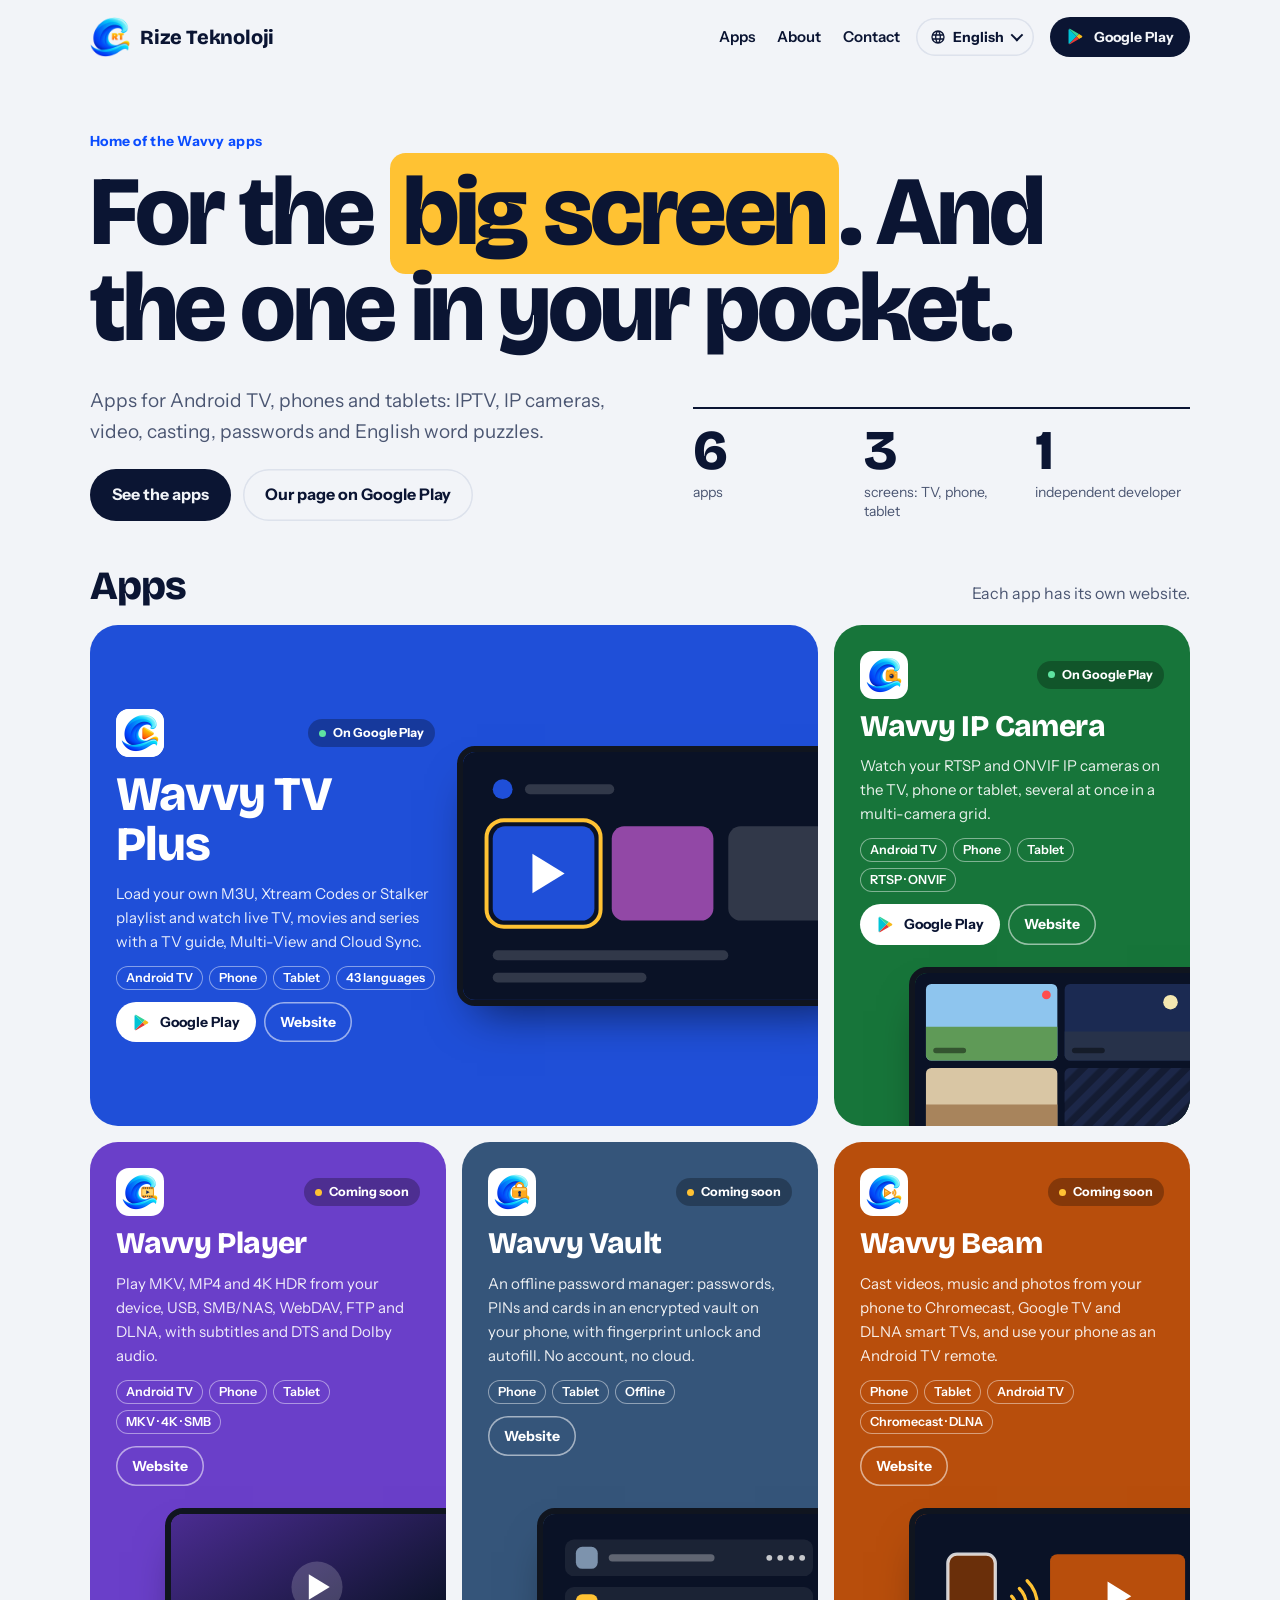
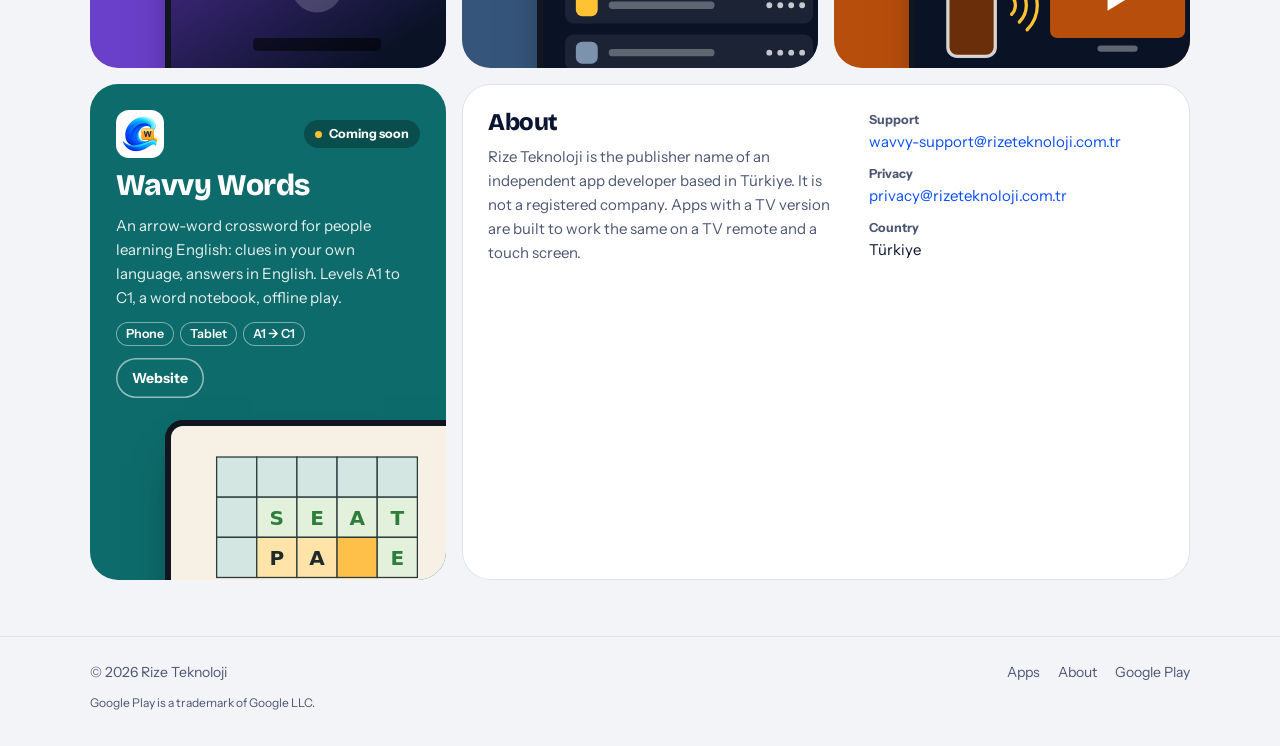
==== index.html @ f7160f99 "Ana sayfa: Vitrin tasarımı, 8 dil, Wavvy Words kartı - Yeni görünüm: büyük başlık, her uygulama kend" ====
<!doctype html>
<html lang="en">
<head>
<meta charset="utf-8">
<meta name="viewport" content="width=device-width, initial-scale=1">
<title>Rize Teknoloji: Wavvy apps for Android TV, phone and tablet</title>
<meta name="description" content="Rize Teknoloji publishes the Wavvy apps for Android TV, phone and tablet: Wavvy TV Plus, Wavvy IP Camera, Wavvy Player, Wavvy Vault, Wavvy Beam and Wavvy Words.">
<link rel="canonical" href="https://rizeteknoloji.com.tr/">
<link rel="alternate" hreflang="en" href="https://rizeteknoloji.com.tr/">
<link rel="alternate" hreflang="tr" href="https://rizeteknoloji.com.tr/tr/">
<link rel="alternate" hreflang="pt-BR" href="https://rizeteknoloji.com.tr/pt-br/">
<link rel="alternate" hreflang="de" href="https://rizeteknoloji.com.tr/de/">
<link rel="alternate" hreflang="es" href="https://rizeteknoloji.com.tr/es/">
<link rel="alternate" hreflang="fr" href="https://rizeteknoloji.com.tr/fr/">
<link rel="alternate" hreflang="nl" href="https://rizeteknoloji.com.tr/nl/">
<link rel="alternate" hreflang="hi" href="https://rizeteknoloji.com.tr/hi/">
<link rel="alternate" hreflang="x-default" href="https://rizeteknoloji.com.tr/">
<link rel="icon" href="/favicon.png" sizes="192x192" type="image/png">
<link rel="icon" href="/favicon.ico" sizes="48x48">
<link rel="apple-touch-icon" href="/apple-touch-icon.png">
<meta name="theme-color" content="#0b1533">
<meta property="og:site_name" content="Rize Teknoloji">
<meta property="og:title" content="Rize Teknoloji">
<meta property="og:description" content="The Wavvy apps for Android TV, phone and tablet.">
<meta property="og:url" content="https://rizeteknoloji.com.tr/">
<meta property="og:type" content="website">
<meta property="og:locale" content="en_US">
<meta property="og:image" content="https://tvplus.rizeteknoloji.com.tr/img/og.jpg">
<link rel="preconnect" href="https://fonts.googleapis.com">
<link rel="preconnect" href="https://fonts.gstatic.com" crossorigin>
<link href="https://fonts.googleapis.com/css2?family=Bricolage+Grotesque:opsz,wght@12..96,500..800&family=Instrument+Sans:wght@400..700&display=swap" rel="stylesheet">
<style>
/* Vitrin: büyük başlık, her uygulama kendi renginde bir kutu. Renkli kutuların üstüne hep beyaz yazı gelir. */
:root{
  --bg:#f2f4f8; --card:#fff; --line:#dde2ec; --ink:#0b1533; --muted:#4b5672; --accent:#0b4dff;
  --tv:#1f4fd8; --cam:#17753a; --player:#6a3fc9; --vault:#35557a; --beam:#b84e0c; --words:#0e6b6b;
  --gold:#ffc233; --navy:#0b1533; --bezel:#10151f;
  --display:"Bricolage Grotesque","Arial Narrow",system-ui,-apple-system,"Segoe UI",Roboto,Arial,sans-serif;
  --body:"Instrument Sans",system-ui,-apple-system,"Segoe UI",Roboto,Arial,sans-serif;
}
@media (prefers-color-scheme:dark){:root{
  --bg:#070c1c; --card:#111a35; --line:#242e54; --ink:#eef2ff; --muted:#a3adc9; --accent:#7b9cff;
}}
*{box-sizing:border-box}
html{-webkit-text-size-adjust:100%;scroll-behavior:smooth}
body{margin:0;background:var(--bg);color:var(--ink);font:16px/1.6 var(--body);overflow-x:hidden}
a{color:inherit;text-decoration:none}
h1,h2,h3,p,ul,dl,dd{margin:0;padding:0}
ul{list-style:none}
img,svg{display:block}
.w{max-width:1148px;margin:0 auto;padding:0 24px}
section{scroll-margin-top:16px}
:focus-visible{outline:3px solid var(--accent);outline-offset:3px;border-radius:6px}

/* üst çubuk */
.hd .w{display:flex;align-items:center;gap:16px;height:74px}
.brand{display:flex;align-items:center;gap:10px;font:800 20px/1 var(--display);letter-spacing:-.01em;white-space:nowrap}
.brand img{width:40px;height:40px;border-radius:12px}
.nav{display:flex;gap:22px;margin-left:auto;font-weight:600;font-size:15px}
.nav a{white-space:nowrap}
.nav a:hover{color:var(--accent)}
.btn{display:inline-flex;align-items:center;gap:9px;font-weight:700;border-radius:999px;padding:13px 22px;white-space:nowrap}
.btn.solid{background:var(--ink);color:var(--bg)}
.btn.ghost{box-shadow:inset 0 0 0 1.5px var(--line)}
.btn.ghost:hover{box-shadow:inset 0 0 0 1.5px var(--ink)}
.btn svg{flex:none;width:19px;height:19px}
.hd .btn{padding:9px 16px;font-size:14px}

/* dil menüsü */
.lang{position:relative}
.lang summary{list-style:none;cursor:pointer;display:flex;align-items:center;gap:7px;font-size:14px;font-weight:700;border-radius:999px;padding:8px 14px;box-shadow:inset 0 0 0 1.5px var(--line);white-space:nowrap}
.lang summary::-webkit-details-marker{display:none}
.lang summary svg{width:16px;height:16px;fill:currentColor}
.lang summary::after{content:"";width:7px;height:7px;border:solid currentColor;border-width:0 2px 2px 0;transform:rotate(45deg) translateY(-2px)}
.lang .short{display:none}
.lang[open] summary{box-shadow:inset 0 0 0 1.5px var(--ink)}
.lang ul{position:absolute;right:0;top:calc(100% + 8px);z-index:10;min-width:190px;padding:6px;border-radius:16px;background:var(--card);box-shadow:0 0 0 1px var(--line),0 18px 40px -12px rgba(11,21,51,.35)}
.lang li a{display:block;padding:8px 12px;border-radius:10px;font-size:15px;font-weight:600}
.lang li a:hover{background:var(--bg)}
.lang li a[aria-current]{color:var(--accent)}

/* açılış */
.hero{padding:56px 0 44px}
.eyebrow{font-weight:700;font-size:14px;color:var(--accent);letter-spacing:.02em}
h1{font:800 clamp(40px,8.6vw,98px)/.98 var(--display);letter-spacing:-.035em;margin:12px 0 30px;text-wrap:balance}
mark{color:var(--navy);background:var(--gold);padding:0 .14em .04em;border-radius:.16em;-webkit-box-decoration-break:clone;box-decoration-break:clone}
.herorow{display:grid;grid-template-columns:1.1fr 1fr;gap:28px 56px;align-items:end}
.herorow>*{min-width:0}
.lead{font-size:19px;color:var(--muted);max-width:52ch;margin-bottom:22px}
.btns{display:flex;flex-wrap:wrap;gap:12px;align-items:center}
.facts{display:grid;grid-template-columns:repeat(3,1fr);gap:16px;border-top:2px solid var(--ink);padding-top:14px}
.facts li{font-size:14px;color:var(--muted);line-height:1.35}
.facts b{display:block;font:800 clamp(34px,5vw,56px)/1 var(--display);color:var(--ink);letter-spacing:-.03em;margin-bottom:4px}

/* uygulamalar */
.sect{display:flex;flex-wrap:wrap;gap:8px 20px;align-items:baseline;justify-content:space-between;margin-bottom:18px}
h2{font:800 clamp(26px,3.4vw,40px)/1.05 var(--display);letter-spacing:-.025em}
.sect p{color:var(--muted)}
.bento{display:grid;grid-template-columns:repeat(6,1fr);gap:16px;padding-bottom:56px}
.tile{grid-column:span 2;border-radius:28px;background:var(--c);color:#fff;padding:26px;display:flex;flex-direction:column;gap:22px;overflow:hidden;min-width:0}
.tile .txt{display:flex;flex-direction:column;gap:12px;min-width:0}
.tile .top{display:flex;align-items:center;gap:12px;justify-content:space-between}
.tile .top img{width:48px;height:48px;border-radius:13px;background:#fff}
.st{display:inline-flex;align-items:center;gap:7px;font-size:12.5px;font-weight:700;white-space:nowrap;border-radius:999px;padding:4px 11px;background:rgba(0,0,0,.28);color:#fff}
.st::before{content:"";width:7px;height:7px;border-radius:50%;background:var(--gold)}
.st.live::before{background:#5fe3a1}
.tile h3{font:800 30px/1.05 var(--display);letter-spacing:-.02em}
.tile p{font-size:15px;color:rgba(255,255,255,.9)}
.tags{display:flex;flex-wrap:wrap;gap:6px}
.tags li{font-size:12.5px;font-weight:600;border-radius:999px;padding:2px 10px;box-shadow:inset 0 0 0 1px rgba(255,255,255,.45)}
.acts{display:flex;flex-wrap:wrap;gap:8px;align-items:center}
.tile .btn{font-size:14px;padding:9px 16px}
.tile .btn.solid{background:#fff;color:var(--navy)}
.tile .btn.ghost{box-shadow:inset 0 0 0 1.5px rgba(255,255,255,.55)}
.tile .btn.ghost:hover{box-shadow:inset 0 0 0 1.5px #fff}
.tile :focus-visible{outline-color:#fff}
.art{margin:auto -16% -20% 16%}
.art svg{width:100%;height:auto;border:6px solid var(--bezel);border-radius:18px;box-shadow:0 24px 44px -20px rgba(0,0,0,.6)}
.tile.wide{grid-column:span 4;display:grid;grid-template-columns:1fr 1.05fr;align-items:center}
.tile.wide .art{margin:0 -22% 0 0}
.tile.wide h3{font-size:clamp(30px,4.4vw,48px)}
.tile.about{grid-column:span 4;background:var(--card);color:var(--ink);box-shadow:inset 0 0 0 1px var(--line);display:grid;grid-template-columns:1.2fr 1fr;gap:28px;align-items:start}
.tile.about>*{min-width:0}
.tile.about h3{font-size:24px;margin-bottom:10px}
.tile.about p{color:var(--muted)}
.tile.about dl{display:grid;gap:10px;font-size:15px}
.tile.about dt{font-size:12.5px;font-weight:700;color:var(--muted)}
.tile.about dd{overflow-wrap:anywhere}
.tile.about a{color:var(--accent)}
.tile.about :focus-visible{outline-color:var(--accent)}

/* alt bilgi */
footer{border-top:1px solid var(--line);padding:24px 0 34px;color:var(--muted);font-size:14px}
footer .w{display:flex;flex-wrap:wrap;gap:10px 24px;justify-content:space-between}
footer nav{display:flex;flex-wrap:wrap;gap:6px 18px}
footer a:hover{color:var(--ink)}
footer small{display:block;flex-basis:100%;font-size:12px}

/* Devanagari gibi yüksek harfli yazılar sıkışmasın */
html[lang="hi"] h1{line-height:1.22;letter-spacing:0}
html[lang="hi"] h2,html[lang="hi"] .tile.about h3{letter-spacing:0;line-height:1.3}

@media (max-width:900px){
  .nav{display:none}
  .lang{margin-left:auto}
  .herorow{grid-template-columns:1fr}
  .bento{grid-template-columns:1fr 1fr}
  .tile{grid-column:span 1}
  .tile.wide,.tile.about{grid-column:span 2}
}
@media (max-width:600px){
  .w{padding:0 16px}
  .hd .w{height:64px;gap:10px}
  .hd .btn{display:none}
  .lang .full{display:none}
  .lang .short{display:inline}
  .lang summary{padding:8px 12px}
  .brand{font-size:18px}
  .hero{padding:36px 0 36px}
  .lead{font-size:17px}
  .facts{gap:10px}
  .bento{grid-template-columns:1fr}
  .tile.wide,.tile.about{grid-column:span 1;grid-template-columns:1fr}
  .tile.wide .art{margin:0 -16% -20% 16%}
}
@media (prefers-reduced-motion:reduce){html{scroll-behavior:auto}}
</style>
<script type="application/ld+json">
{"@context":"https://schema.org","@graph":[
 {"@type":"WebSite","name":"Rize Teknoloji","alternateName":"rizeteknoloji.com.tr","url":"https://rizeteknoloji.com.tr/","inLanguage":["en", "tr", "pt-BR", "de", "es", "fr", "nl", "hi"]},
 {"@type":"Organization","name":"Rize Teknoloji","url":"https://rizeteknoloji.com.tr/","logo":"https://rizeteknoloji.com.tr/favicon.png"}
]}
</script>
<script>(function(){var m={"tr":"/tr/","pt-br":"/pt-br/","pt":"/pt-br/","de":"/de/","es":"/es/","fr":"/fr/","nl":"/nl/","hi":"/hi/"},s=null;try{s=localStorage.getItem("lang")}catch(e){}var l=(s||navigator.language||"").toLowerCase(),p=m[l]||m[l.split("-")[0]];if(p)location.replace(p)})();</script>
</head>
<body>
<svg width="0" height="0" style="position:absolute" aria-hidden="true">
  <symbol id="gp" viewBox="0 0 24 24"><path fill="#00c4d6" d="M4 2.5 13.3 12 4 21.5a1.6 1.6 0 0 1-.8-1.4V3.9c0-.6.3-1.1.8-1.4z"/><path fill="#34d399" d="M16.4 8.9 13.3 12 4 2.5c.4-.3 1-.3 1.5 0l10.9 6.4z"/><path fill="#f6b91a" d="M20 11a1.2 1.2 0 0 1 0 2l-3.6 2.1-3.1-3.1 3.1-3.1L20 11z"/><path fill="#e53935" d="M16.4 15.1 5.5 21.5c-.5.3-1.1.3-1.5 0l9.3-9.5 3.1 3.1z"/></symbol>
</svg>

<header class="hd">
 <div class="w">
  <a class="brand" href="/"><img src="/favicon.png" alt="" width="40" height="40">Rize Teknoloji</a>
  <nav class="nav" aria-label="Sections">
   <a href="#apps">Apps</a>
   <a href="#about">About</a>
   <a href="#contact">Contact</a>
  </nav>
  <details class="lang">
   <summary aria-label="Language"><svg viewBox="0 0 24 24" aria-hidden="true"><path d="M12 2a10 10 0 1 0 0 20 10 10 0 0 0 0-20zm6.9 6h-3a15.7 15.7 0 0 0-1.4-3.6A8 8 0 0 1 18.9 8zM12 4a14 14 0 0 1 1.9 4h-3.8A14 14 0 0 1 12 4zM4.3 14a8.2 8.2 0 0 1 0-4h3.4a16.5 16.5 0 0 0 0 4H4.3zm.8 2h3a15.7 15.7 0 0 0 1.4 3.6A8 8 0 0 1 5.1 16zm3-8h-3a8 8 0 0 1 4.4-3.6A15.7 15.7 0 0 0 8.1 8zM12 20a14 14 0 0 1-1.9-4h3.8A14 14 0 0 1 12 20zm2.3-6H9.7a14.7 14.7 0 0 1 0-4h4.6a14.7 14.7 0 0 1 0 4zm.2 5.6a15.7 15.7 0 0 0 1.4-3.6h3a8 8 0 0 1-4.4 3.6zM16.3 14a16.5 16.5 0 0 0 0-4h3.4a8.2 8.2 0 0 1 0 4h-3.4z"/></svg><span class="full">English</span><span class="short">EN</span></summary>
   <ul>
    <li><a href="/" hreflang="en" lang="en" aria-current="page">English</a></li>
    <li><a href="/tr/" hreflang="tr" lang="tr">Türkçe</a></li>
    <li><a href="/pt-br/" hreflang="pt-BR" lang="pt-BR">Português (Brasil)</a></li>
    <li><a href="/de/" hreflang="de" lang="de">Deutsch</a></li>
    <li><a href="/es/" hreflang="es" lang="es">Español</a></li>
    <li><a href="/fr/" hreflang="fr" lang="fr">Français</a></li>
    <li><a href="/nl/" hreflang="nl" lang="nl">Nederlands</a></li>
    <li><a href="/hi/" hreflang="hi" lang="hi">हिन्दी</a></li>
   </ul>
  </details>
  <a class="btn solid" href="https://play.google.com/store/apps/developer?id=Rize+Teknoloji&amp;hl=en"><svg aria-hidden="true"><use href="#gp"/></svg>Google Play</a>
 </div>
</header>

<main>
 <section class="hero">
  <div class="w">
   <p class="eyebrow">Home of the Wavvy apps</p>
   <h1>For the <mark>big screen</mark>. And the one in your pocket.</h1>
   <div class="herorow">
    <div>
     <p class="lead">Apps for Android TV, phones and tablets: IPTV, IP cameras, video, casting, passwords and English word puzzles.</p>
     <div class="btns"><a class="btn solid" href="#apps">See the apps</a><a class="btn ghost" href="https://play.google.com/store/apps/developer?id=Rize+Teknoloji&amp;hl=en">Our page on Google Play</a></div>
    </div>
    <ul class="facts"><li><b>6</b>apps</li><li><b>3</b>screens: TV, phone, tablet</li><li><b>1</b>independent developer</li></ul>
   </div>
  </div>
 </section>

 <section id="apps">
  <div class="w">
   <div class="sect"><h2>Apps</h2><p>Each app has its own website.</p></div>
   <div class="bento">
    <article class="tile wide" style="--c:var(--tv)">
     <div class="txt">
      <div class="top"><img src="/img/wavvy-tv-plus.png" alt="" width="48" height="48" loading="lazy"><span class="st live">On Google Play</span></div>
      <h3>Wavvy TV Plus</h3>
      <p>Load your own M3U, Xtream Codes or Stalker playlist and watch live TV, movies and series with a TV guide, Multi-View and Cloud Sync.</p>
      <ul class="tags"><li>Android TV</li><li>Phone</li><li>Tablet</li><li>43 languages</li></ul>
      <div class="acts"><a class="btn solid" href="https://play.google.com/store/apps/details?id=com.wavvy.tvplus&amp;hl=en"><svg aria-hidden="true"><use href="#gp"/></svg>Google Play</a><a class="btn ghost" href="https://tvplus.rizeteknoloji.com.tr/">Website</a></div>
     </div>
     <div class="art"><svg viewBox="0 0 160 100" aria-hidden="true"><rect width="160" height="100" fill="#0a1226"/><circle cx="16" cy="15" r="4" fill="#1f4fd8"/><rect x="25" y="13" width="36" height="4" rx="2" fill="#fff" opacity=".16"/><rect x="12" y="30" width="41" height="38" rx="5" fill="#1f4fd8"/><rect x="9.5" y="27.5" width="46" height="43" rx="7" fill="none" stroke="#ffc233" stroke-width="1.6"/><path d="M28 41v16l13-8z" fill="#fff"/><rect x="60" y="30" width="41" height="38" rx="5" fill="#9248a6"/><rect x="107" y="30" width="41" height="38" rx="5" fill="#fff" opacity=".16"/><rect x="12" y="80" width="95" height="4" rx="2" fill="#fff" opacity=".16"/><rect x="12" y="89" width="62" height="4" rx="2" fill="#fff" opacity=".16"/></svg></div>
    </article>
    <article class="tile" style="--c:var(--cam)">
     <div class="txt">
      <div class="top"><img src="/img/wavvy-cam.png" alt="" width="48" height="48" loading="lazy"><span class="st live">On Google Play</span></div>
      <h3>Wavvy IP Camera</h3>
      <p>Watch your RTSP and ONVIF IP cameras on the TV, phone or tablet, several at once in a multi-camera grid.</p>
      <ul class="tags"><li>Android TV</li><li>Phone</li><li>Tablet</li><li>RTSP · ONVIF</li></ul>
      <div class="acts"><a class="btn solid" href="https://play.google.com/store/apps/details?id=com.wavvy.cam&amp;hl=en"><svg aria-hidden="true"><use href="#gp"/></svg>Google Play</a><a class="btn ghost" href="https://cam.rizeteknoloji.com.tr/">Website</a></div>
     </div>
     <div class="art"><svg viewBox="0 0 160 100" aria-hidden="true"><defs><pattern id="ns" width="8" height="8" patternUnits="userSpaceOnUse" patternTransform="rotate(45)"><rect width="4" height="8" fill="#1c2748"/></pattern></defs><rect width="160" height="100" fill="#0a1226"/><rect x="6" y="6" width="72" height="42" rx="3" fill="#8ec5ee"/><path d="M6 29.5h72V45a3 3 0 0 1-3 3H9a3 3 0 0 1-3-3z" fill="#5f9a57"/><circle cx="72" cy="12" r="2.4" fill="#ff4d4d"/><rect x="82" y="6" width="72" height="42" rx="3" fill="#1b2a52"/><path d="M82 32h72v13a3 3 0 0 1-3 3H85a3 3 0 0 1-3-3z" fill="#27324a"/><circle cx="140" cy="16" r="4" fill="#f4e7b0"/><rect x="6" y="52" width="72" height="42" rx="3" fill="#d9c6a4"/><path d="M6 72h72v19a3 3 0 0 1-3 3H9a3 3 0 0 1-3-3z" fill="#a8845c"/><rect x="82" y="52" width="72" height="42" rx="3" fill="#141c33"/><rect x="82" y="52" width="72" height="42" rx="3" fill="url(#ns)"/><g fill="#000" opacity=".45"><rect x="10" y="41" width="18" height="3" rx="1.5"/><rect x="86" y="41" width="18" height="3" rx="1.5"/><rect x="10" y="87" width="18" height="3" rx="1.5"/><rect x="86" y="87" width="18" height="3" rx="1.5"/></g></svg></div>
    </article>
    <article class="tile" style="--c:var(--player)">
     <div class="txt">
      <div class="top"><img src="/img/wavvy-player.png" alt="" width="48" height="48" loading="lazy"><span class="st">Coming soon</span></div>
      <h3>Wavvy Player</h3>
      <p>Play MKV, MP4 and 4K HDR from your device, USB, SMB/NAS, WebDAV, FTP and DLNA, with subtitles and DTS and Dolby audio.</p>
      <ul class="tags"><li>Android TV</li><li>Phone</li><li>Tablet</li><li>MKV · 4K · SMB</li></ul>
      <div class="acts"><a class="btn ghost" href="https://player.rizeteknoloji.com.tr/">Website</a></div>
     </div>
     <div class="art"><svg viewBox="0 0 160 100" aria-hidden="true"><defs><linearGradient id="pl" x1="0" y1="0" x2="1" y2="1"><stop offset="0" stop-color="#4b2c92"/><stop offset=".75" stop-color="#0a1226"/></linearGradient></defs><rect width="160" height="100" fill="url(#pl)"/><circle cx="80" cy="40" r="14" fill="#fff" opacity=".18"/><path d="M75.5 33v14l11.5-7z" fill="#fff"/><rect x="45" y="68" width="70" height="7" rx="2.2" fill="#000" opacity=".55"/><rect x="13" y="86" width="134" height="3" rx="1.5" fill="#fff" opacity=".22"/><rect x="13" y="86" width="56" height="3" rx="1.5" fill="#ffc233"/></svg></div>
    </article>
    <article class="tile" style="--c:var(--vault)">
     <div class="txt">
      <div class="top"><img src="/img/wavvy-vault.png" alt="" width="48" height="48" loading="lazy"><span class="st">Coming soon</span></div>
      <h3>Wavvy Vault</h3>
      <p>An offline password manager: passwords, PINs and cards in an encrypted vault on your phone, with fingerprint unlock and autofill. No account, no cloud.</p>
      <ul class="tags"><li>Phone</li><li>Tablet</li><li>Offline</li></ul>
      <div class="acts"><a class="btn ghost" href="https://vault.rizeteknoloji.com.tr/">Website</a></div>
     </div>
     <div class="art"><svg viewBox="0 0 160 100" aria-hidden="true"><rect width="160" height="100" fill="#0a1226"/><rect x="12" y="14" width="136" height="20" rx="5" fill="#fff" opacity=".07"/><rect x="18" y="18" width="12" height="12" rx="3.5" fill="#7d93ad"/><rect x="36" y="22" width="58" height="4" rx="2" fill="#fff" opacity=".3"/><g fill="#fff" opacity=".75"><circle cx="124" cy="24" r="1.6"/><circle cx="130" cy="24" r="1.6"/><circle cx="136" cy="24" r="1.6"/><circle cx="142" cy="24" r="1.6"/></g><rect x="12" y="40" width="136" height="20" rx="5" fill="#fff" opacity=".07"/><rect x="18" y="44" width="12" height="12" rx="3.5" fill="#ffc233"/><rect x="36" y="48" width="58" height="4" rx="2" fill="#fff" opacity=".3"/><g fill="#fff" opacity=".75"><circle cx="124" cy="50" r="1.6"/><circle cx="130" cy="50" r="1.6"/><circle cx="136" cy="50" r="1.6"/><circle cx="142" cy="50" r="1.6"/></g><rect x="12" y="66" width="136" height="20" rx="5" fill="#fff" opacity=".07"/><rect x="18" y="70" width="12" height="12" rx="3.5" fill="#7d93ad"/><rect x="36" y="74" width="58" height="4" rx="2" fill="#fff" opacity=".3"/><g fill="#fff" opacity=".75"><circle cx="124" cy="76" r="1.6"/><circle cx="130" cy="76" r="1.6"/><circle cx="136" cy="76" r="1.6"/><circle cx="142" cy="76" r="1.6"/></g></svg></div>
    </article>
    <article class="tile" style="--c:var(--beam)">
     <div class="txt">
      <div class="top"><img src="/img/wavvy-beam.png" alt="" width="48" height="48" loading="lazy"><span class="st">Coming soon</span></div>
      <h3>Wavvy Beam</h3>
      <p>Cast videos, music and photos from your phone to Chromecast, Google TV and DLNA smart TVs, and use your phone as an Android TV remote.</p>
      <ul class="tags"><li>Phone</li><li>Tablet</li><li>Android TV</li><li>Chromecast · DLNA</li></ul>
      <div class="acts"><a class="btn ghost" href="https://beam.rizeteknoloji.com.tr/">Website</a></div>
     </div>
     <div class="art"><svg viewBox="0 0 160 100" aria-hidden="true"><rect width="160" height="100" fill="#0a1226"/><rect x="18" y="22" width="26" height="56" rx="5" fill="#6a2f0a" stroke="#fff" stroke-opacity=".8" stroke-width="1.8"/><g fill="none" stroke="#ffc233" stroke-width="1.8" stroke-linecap="round"><path d="M52.95 45.05a7 7 0 0 1 0 9.9"/><path d="M57.19 40.81a13 13 0 0 1 0 18.38"/><path d="M61.44 36.56a19 19 0 0 1 0 26.88"/></g><rect x="74" y="22" width="74" height="46" rx="4" fill="#b84e0c"/><rect x="100" y="72" width="22" height="3.5" rx="1.75" fill="#fff" opacity=".35"/><path d="M105.5 37v16l13-8z" fill="#fff"/></svg></div>
    </article>
    <article class="tile" style="--c:var(--words)">
     <div class="txt">
      <div class="top"><img src="/img/wavvy-words.png" alt="" width="48" height="48" loading="lazy"><span class="st">Coming soon</span></div>
      <h3>Wavvy Words</h3>
      <p>An arrow-word crossword for people learning English: clues in your own language, answers in English. Levels A1 to C1, a word notebook, offline play.</p>
      <ul class="tags"><li>Phone</li><li>Tablet</li><li>A1 → C1</li></ul>
      <div class="acts"><a class="btn ghost" href="https://words.rizeteknoloji.com.tr/">Website</a></div>
     </div>
     <div class="art"><svg viewBox="0 0 160 100" aria-hidden="true"><rect width="160" height="100" fill="#f6f1e4"/><g stroke="#2a3b3a" stroke-width=".7" font-family="system-ui,-apple-system,Segoe UI,Roboto,Arial,sans-serif" font-weight="700" font-size="11" text-anchor="middle"><rect x="25" y="17" width="22" height="22" fill="#d3e6e1"/><rect x="47" y="17" width="22" height="22" fill="#d3e6e1"/><rect x="69" y="17" width="22" height="22" fill="#d3e6e1"/><rect x="91" y="17" width="22" height="22" fill="#d3e6e1"/><rect x="113" y="17" width="22" height="22" fill="#d3e6e1"/><rect x="25" y="39" width="22" height="22" fill="#d3e6e1"/><rect x="47" y="39" width="22" height="22" fill="#e2f0dc"/><text x="58" y="54" stroke="none" fill="#2f7d3b">S</text><rect x="69" y="39" width="22" height="22" fill="#e2f0dc"/><text x="80" y="54" stroke="none" fill="#2f7d3b">E</text><rect x="91" y="39" width="22" height="22" fill="#e2f0dc"/><text x="102" y="54" stroke="none" fill="#2f7d3b">A</text><rect x="113" y="39" width="22" height="22" fill="#e2f0dc"/><text x="124" y="54" stroke="none" fill="#2f7d3b">T</text><rect x="25" y="61" width="22" height="22" fill="#d3e6e1"/><rect x="47" y="61" width="22" height="22" fill="#ffe3a8"/><text x="58" y="76" stroke="none" fill="#1f2a2a">P</text><rect x="69" y="61" width="22" height="22" fill="#ffe3a8"/><text x="80" y="76" stroke="none" fill="#1f2a2a">A</text><rect x="91" y="61" width="22" height="22" fill="#ffc04a"/><rect x="113" y="61" width="22" height="22" fill="#e2f0dc"/><text x="124" y="76" stroke="none" fill="#2f7d3b">E</text></g></svg></div>
    </article>
    <div class="tile about" id="about">
     <div><h3>About</h3><p>Rize Teknoloji is the publisher name of an independent app developer based in Türkiye. It is not a registered company. Apps with a TV version are built to work the same on a TV remote and a touch screen.</p></div>
     <dl id="contact">
      <div><dt>Support</dt><dd><a href="mailto:wavvy-support@rizeteknoloji.com.tr">wavvy-support@rizeteknoloji.com.tr</a></dd></div>
      <div><dt>Privacy</dt><dd><a href="mailto:privacy@rizeteknoloji.com.tr">privacy@rizeteknoloji.com.tr</a></dd></div>
      <div><dt>Country</dt><dd>Türkiye</dd></div>
     </dl>
    </div>
   </div>
  </div>
 </section>
</main>

<footer>
 <div class="w">
  <span>© <span id="y">2026</span> Rize Teknoloji</span>
  <nav aria-label="Sections"><a href="#apps">Apps</a><a href="#about">About</a><a href="https://play.google.com/store/apps/developer?id=Rize+Teknoloji&amp;hl=en">Google Play</a></nav>
  <small>Google Play is a trademark of Google LLC.</small>
 </div>
</footer>

<script>
(function(){
  var d=document.querySelector('.lang');
  document.addEventListener('click',function(e){ if(d.open&&!d.contains(e.target)) d.open=false; });
  document.addEventListener('keydown',function(e){ if(e.key==='Escape') d.open=false; });
  d.querySelectorAll('a').forEach(function(a){
    a.addEventListener('click',function(){ try{ localStorage.setItem('lang',a.getAttribute('hreflang')); }catch(e){} });
  });
  document.getElementById('y').textContent=new Date().getFullYear();
})();
</script>
</body>
</html>
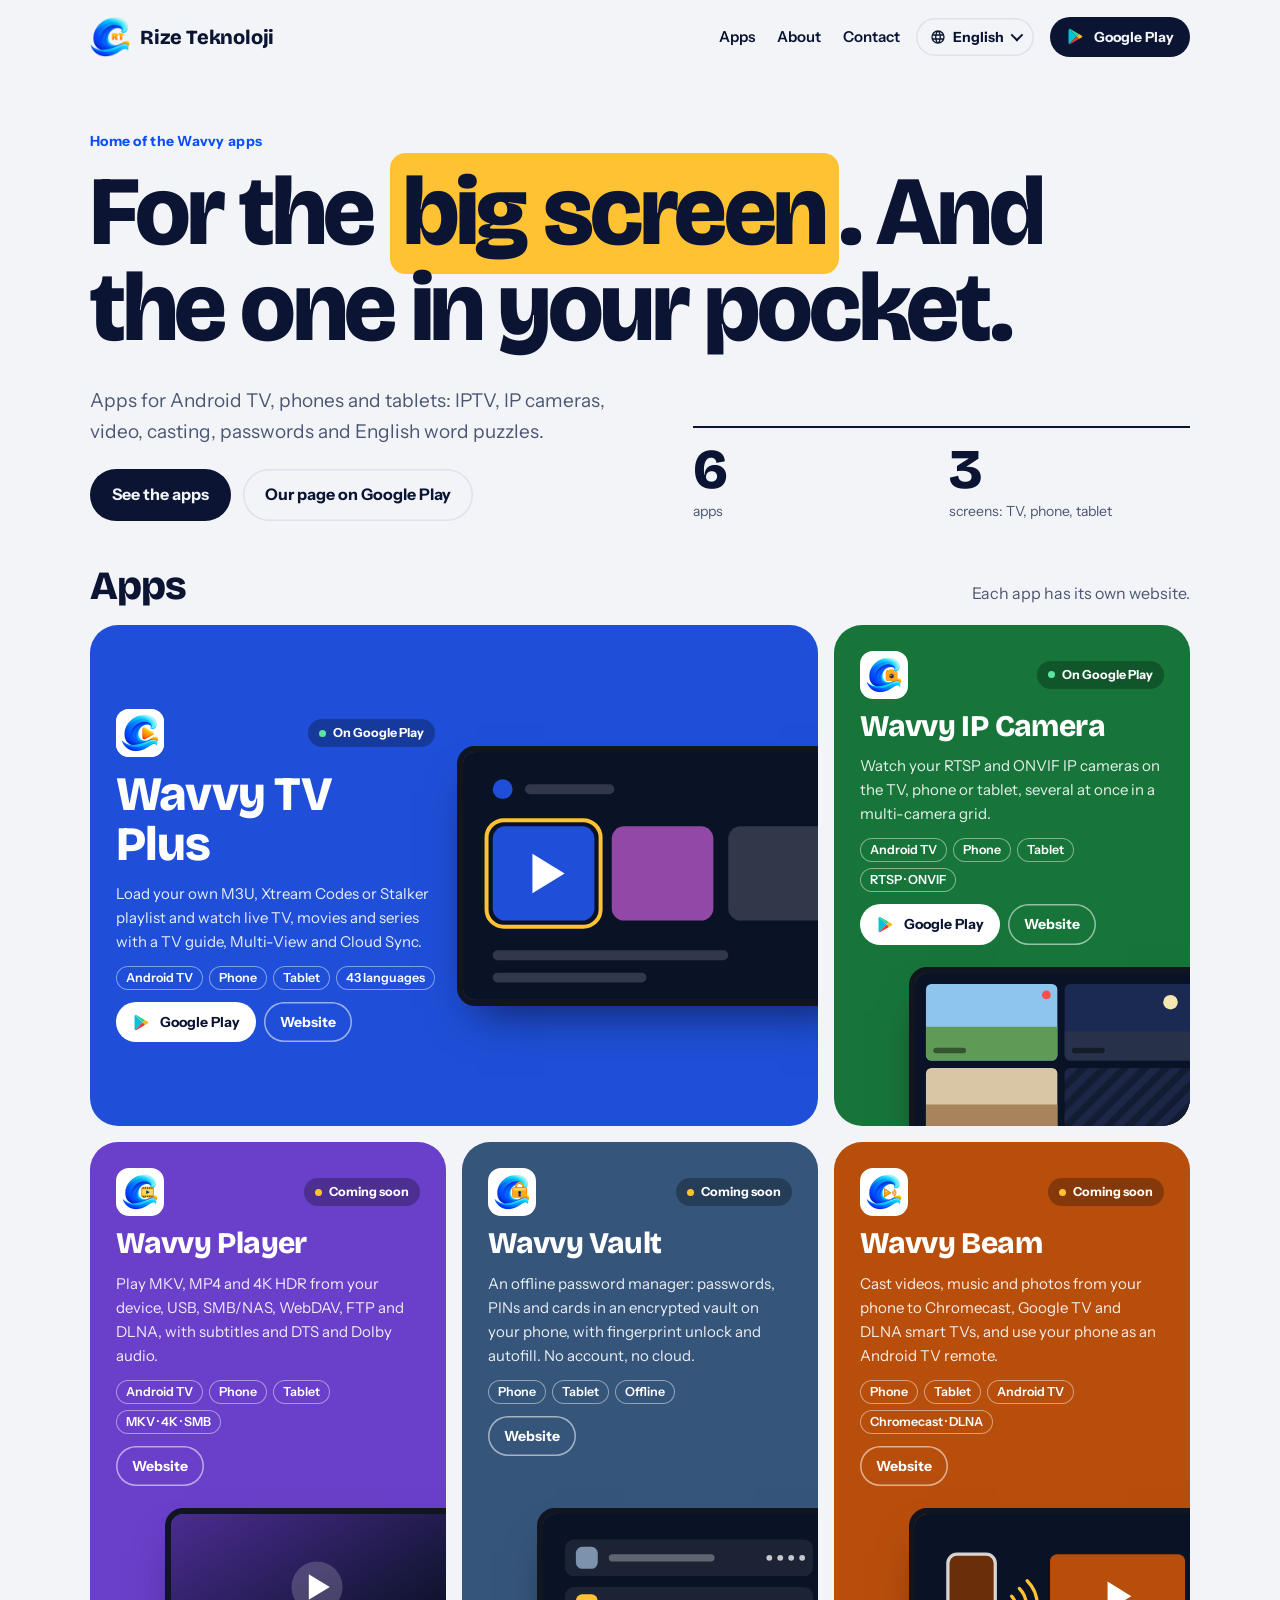
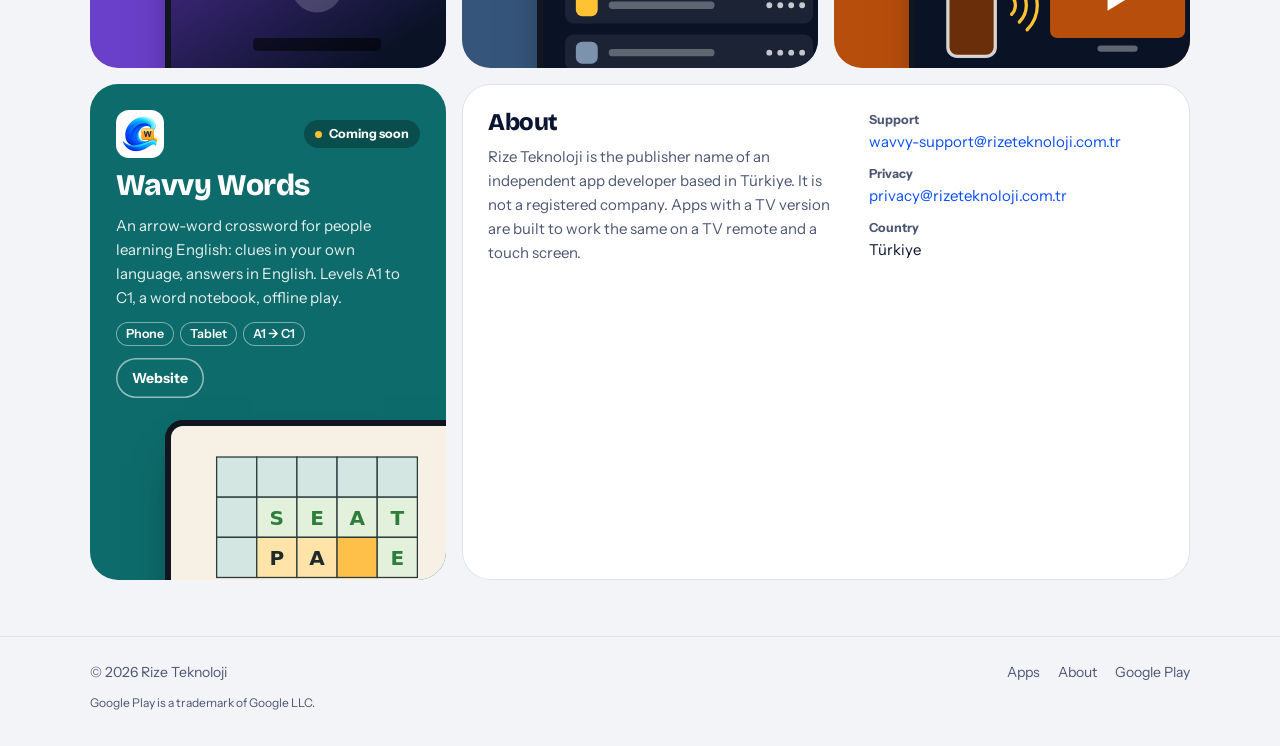
==== commit 62167ffd: "Ana sayfa: açılıştaki "1 bağımsız geliştirici" sayacı kaldırıldı (sahip isteği) Co-Authored-By: Clau" ====
--- a/index.html
+++ b/index.html
@@ -88,7 +88,7 @@
 .herorow>*{min-width:0}
 .lead{font-size:19px;color:var(--muted);max-width:52ch;margin-bottom:22px}
 .btns{display:flex;flex-wrap:wrap;gap:12px;align-items:center}
-.facts{display:grid;grid-template-columns:repeat(3,1fr);gap:16px;border-top:2px solid var(--ink);padding-top:14px}
+.facts{display:grid;grid-template-columns:repeat(2,1fr);gap:16px;border-top:2px solid var(--ink);padding-top:14px}
 .facts li{font-size:14px;color:var(--muted);line-height:1.35}
 .facts b{display:block;font:800 clamp(34px,5vw,56px)/1 var(--display);color:var(--ink);letter-spacing:-.03em;margin-bottom:4px}
 
@@ -213,7 +213,7 @@
      <p class="lead">Apps for Android TV, phones and tablets: IPTV, IP cameras, video, casting, passwords and English word puzzles.</p>
      <div class="btns"><a class="btn solid" href="#apps">See the apps</a><a class="btn ghost" href="https://play.google.com/store/apps/developer?id=Rize+Teknoloji&amp;hl=en">Our page on Google Play</a></div>
     </div>
-    <ul class="facts"><li><b>6</b>apps</li><li><b>3</b>screens: TV, phone, tablet</li><li><b>1</b>independent developer</li></ul>
+    <ul class="facts"><li><b>6</b>apps</li><li><b>3</b>screens: TV, phone, tablet</li></ul>
    </div>
   </div>
  </section>
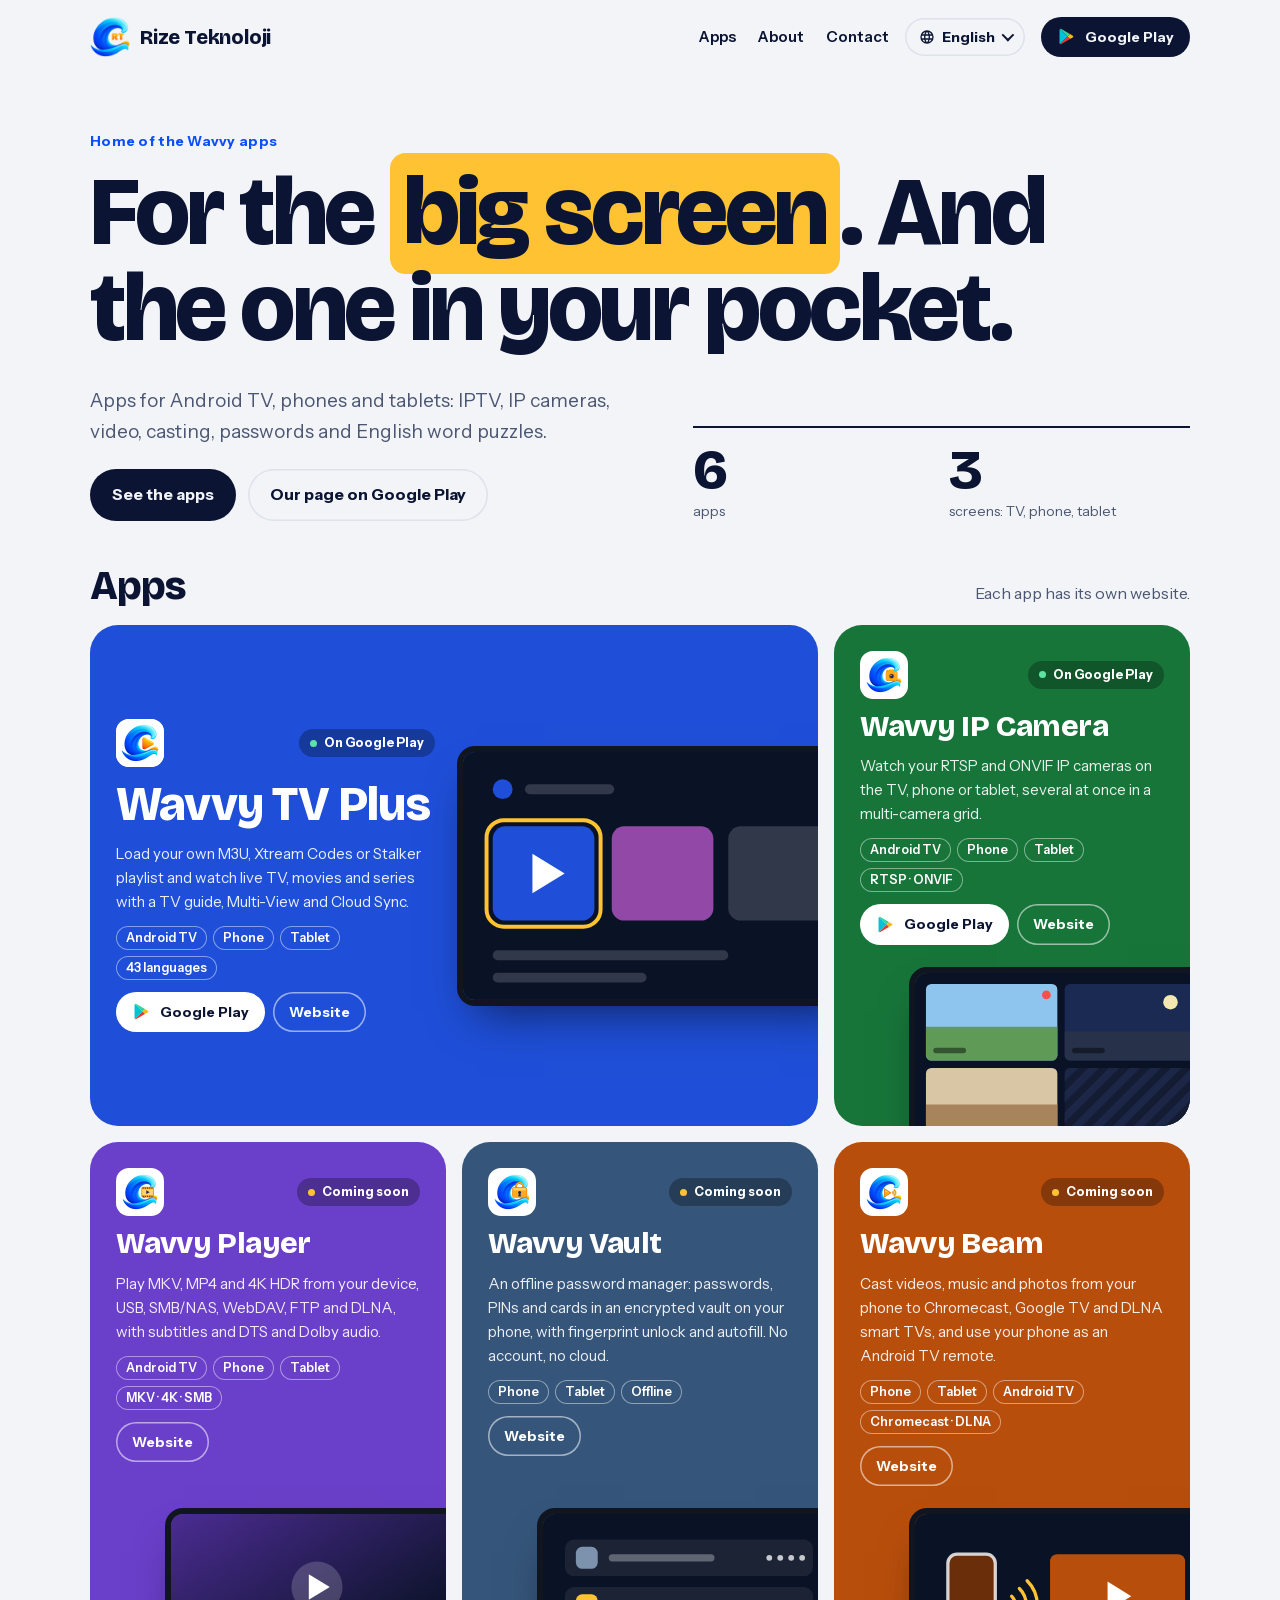
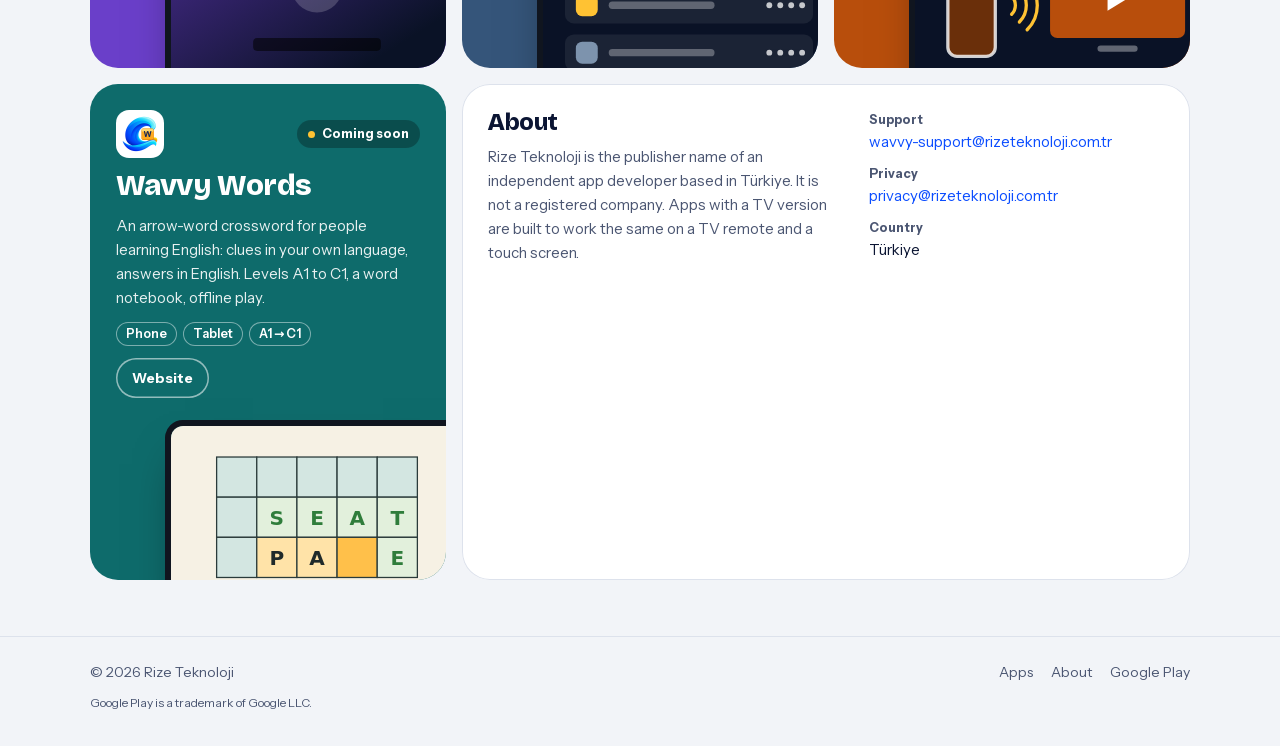
==== commit 70e1c03a: "Yazı tipleri kendi sunucumuzdan (fonts/wavvy.css); Google Fonts bağlantısı kaldırıldı (ziyaretçi IP'" ====
--- a/index.html
+++ b/index.html
@@ -26,9 +26,7 @@
 <meta property="og:type" content="website">
 <meta property="og:locale" content="en_US">
 <meta property="og:image" content="https://tvplus.rizeteknoloji.com.tr/img/og.jpg">
-<link rel="preconnect" href="https://fonts.googleapis.com">
-<link rel="preconnect" href="https://fonts.gstatic.com" crossorigin>
-<link href="https://fonts.googleapis.com/css2?family=Bricolage+Grotesque:opsz,wght@12..96,500..800&family=Instrument+Sans:wght@400..700&display=swap" rel="stylesheet">
+<link rel="stylesheet" href="/fonts/wavvy.css">
 <style>
 /* Vitrin: büyük başlık, her uygulama kendi renginde bir kutu. Renkli kutuların üstüne hep beyaz yazı gelir. */
 :root{
--- a/fonts/wavvy.css
+++ b/fonts/wavvy.css
@@ -0,0 +1,5 @@
+/* Bricolage Grotesque (başlık) + Instrument Sans (gövde), SIL OFL 1.1. Değişken ağırlık; latin + latin-ext. */
+@font-face{font-family:"Bricolage Grotesque";font-style:normal;font-weight:500 800;font-stretch:100%;font-display:swap;src:url(bricolage-latin-ext.woff2) format("woff2");unicode-range:U+0100-02BA,U+02BD-02C5,U+02C7-02CC,U+02CE-02D7,U+02DD-02FF,U+0304,U+0308,U+0329,U+1D00-1DBF,U+1E00-1E9F,U+1EF2-1EFF,U+2020,U+20A0-20AB,U+20AD-20C4,U+2113,U+2C60-2C7F,U+A720-A7FF}
+@font-face{font-family:"Bricolage Grotesque";font-style:normal;font-weight:500 800;font-stretch:100%;font-display:swap;src:url(bricolage-latin.woff2) format("woff2");unicode-range:U+0000-00FF,U+0131,U+0152-0153,U+02BB-02BC,U+02C6,U+02DA,U+02DC,U+0304,U+0308,U+0329,U+2000-206F,U+20AC,U+2122,U+2191,U+2193,U+2212,U+2215,U+FEFF,U+FFFD}
+@font-face{font-family:"Instrument Sans";font-style:normal;font-weight:400 700;font-stretch:100%;font-display:swap;src:url(instrument-latin-ext.woff2) format("woff2");unicode-range:U+0100-02BA,U+02BD-02C5,U+02C7-02CC,U+02CE-02D7,U+02DD-02FF,U+0304,U+0308,U+0329,U+1D00-1DBF,U+1E00-1E9F,U+1EF2-1EFF,U+2020,U+20A0-20AB,U+20AD-20C4,U+2113,U+2C60-2C7F,U+A720-A7FF}
+@font-face{font-family:"Instrument Sans";font-style:normal;font-weight:400 700;font-stretch:100%;font-display:swap;src:url(instrument-latin.woff2) format("woff2");unicode-range:U+0000-00FF,U+0131,U+0152-0153,U+02BB-02BC,U+02C6,U+02DA,U+02DC,U+0304,U+0308,U+0329,U+2000-206F,U+20AC,U+2122,U+2191,U+2193,U+2212,U+2215,U+FEFF,U+FFFD}
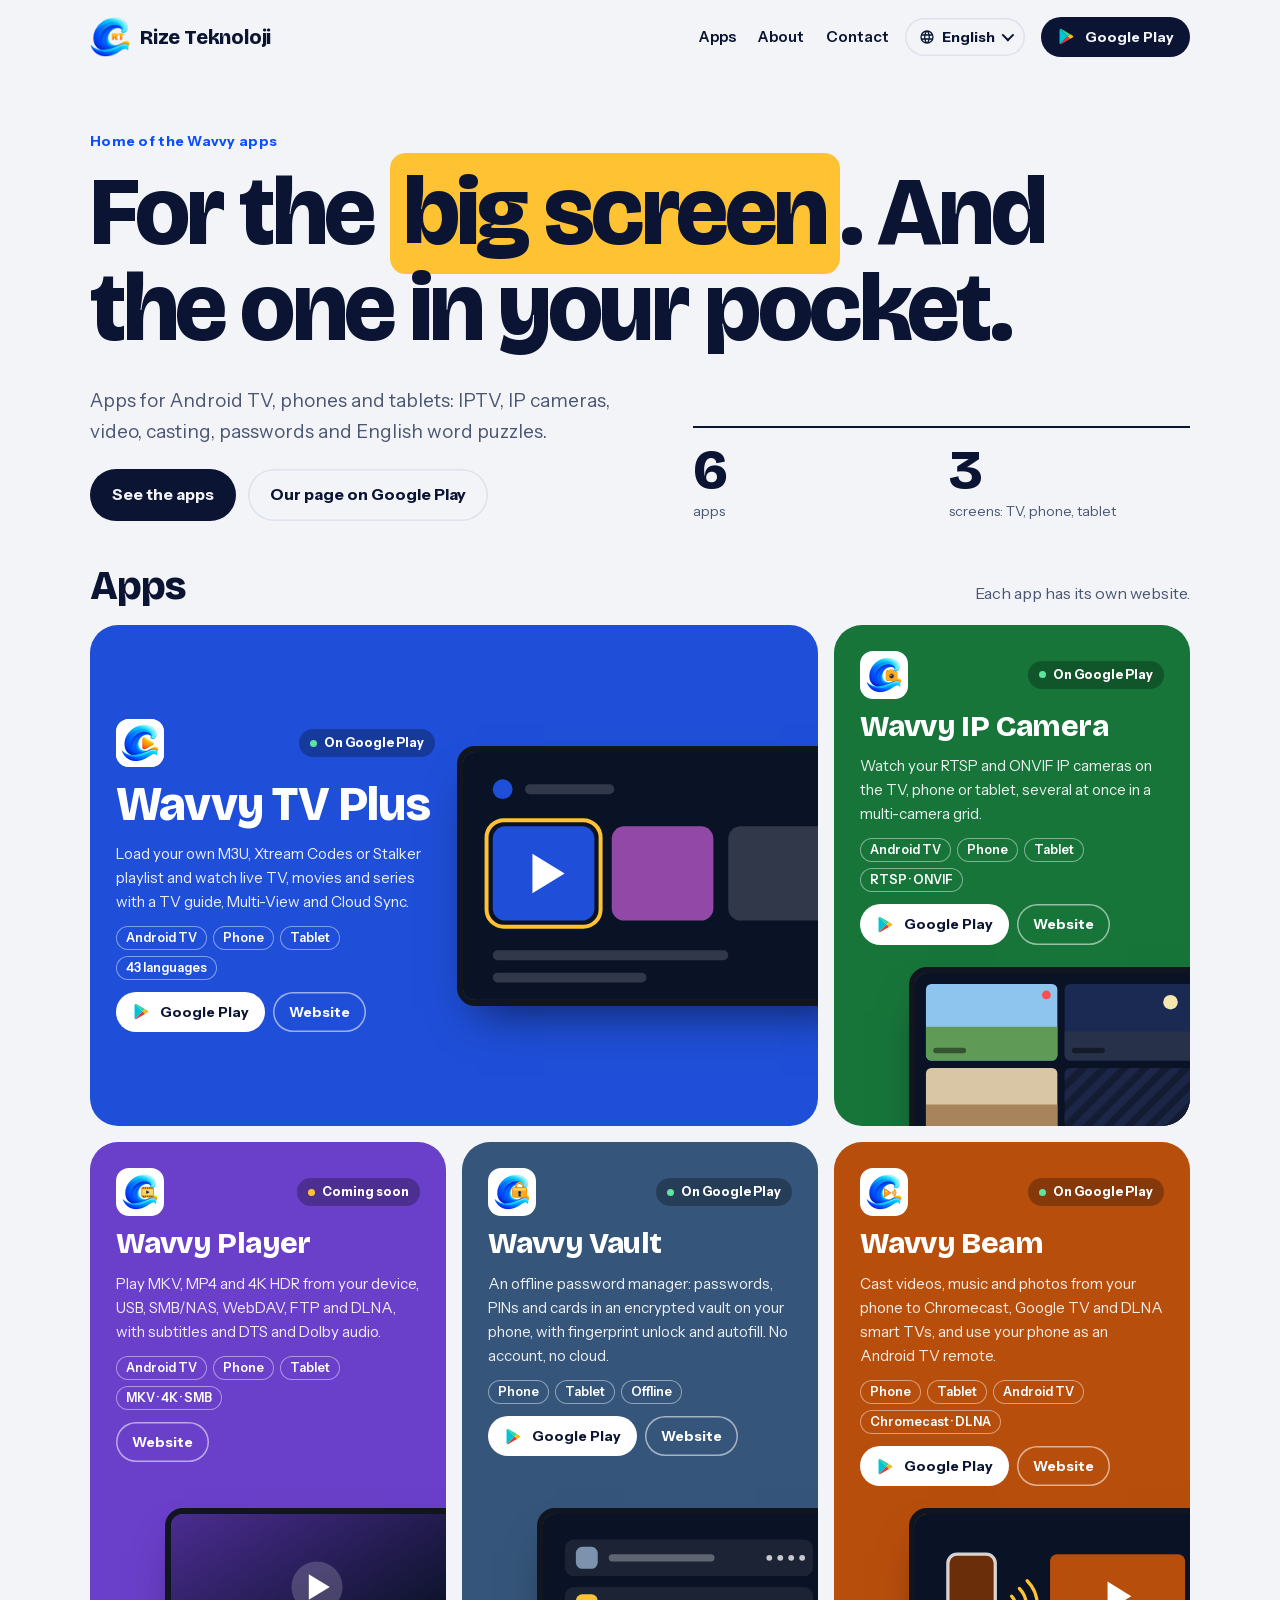
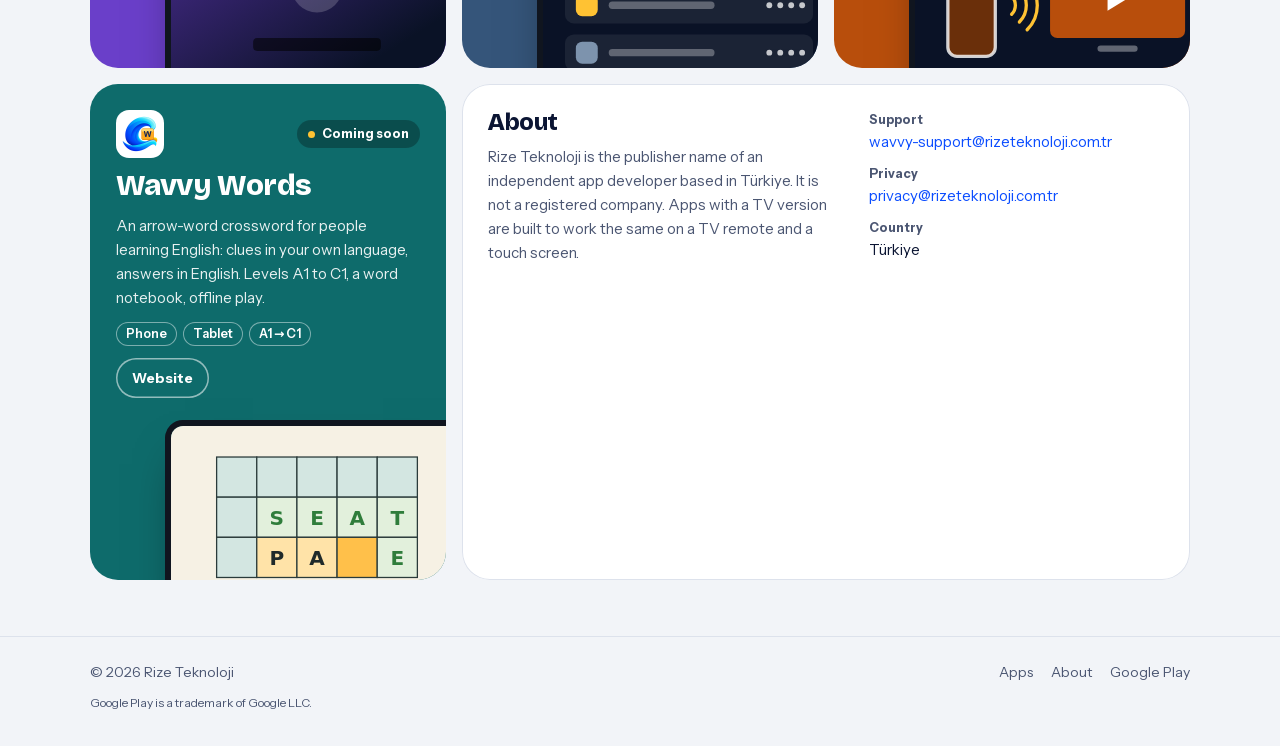
==== commit 2e0bd416: "Ana sayfa: Wavvy Vault ve Wavvy Beam Google Play'de — "Yakında" yerine "Google Play'de" + Play düğme" ====
--- a/index.html
+++ b/index.html
@@ -252,21 +252,21 @@
     </article>
     <article class="tile" style="--c:var(--vault)">
      <div class="txt">
-      <div class="top"><img src="/img/wavvy-vault.png" alt="" width="48" height="48" loading="lazy"><span class="st">Coming soon</span></div>
+      <div class="top"><img src="/img/wavvy-vault.png" alt="" width="48" height="48" loading="lazy"><span class="st live">On Google Play</span></div>
       <h3>Wavvy Vault</h3>
       <p>An offline password manager: passwords, PINs and cards in an encrypted vault on your phone, with fingerprint unlock and autofill. No account, no cloud.</p>
       <ul class="tags"><li>Phone</li><li>Tablet</li><li>Offline</li></ul>
-      <div class="acts"><a class="btn ghost" href="https://vault.rizeteknoloji.com.tr/">Website</a></div>
+      <div class="acts"><a class="btn solid" href="https://play.google.com/store/apps/details?id=com.wavvy.vault&amp;hl=en"><svg aria-hidden="true"><use href="#gp"/></svg>Google Play</a><a class="btn ghost" href="https://vault.rizeteknoloji.com.tr/">Website</a></div>
      </div>
      <div class="art"><svg viewBox="0 0 160 100" aria-hidden="true"><rect width="160" height="100" fill="#0a1226"/><rect x="12" y="14" width="136" height="20" rx="5" fill="#fff" opacity=".07"/><rect x="18" y="18" width="12" height="12" rx="3.5" fill="#7d93ad"/><rect x="36" y="22" width="58" height="4" rx="2" fill="#fff" opacity=".3"/><g fill="#fff" opacity=".75"><circle cx="124" cy="24" r="1.6"/><circle cx="130" cy="24" r="1.6"/><circle cx="136" cy="24" r="1.6"/><circle cx="142" cy="24" r="1.6"/></g><rect x="12" y="40" width="136" height="20" rx="5" fill="#fff" opacity=".07"/><rect x="18" y="44" width="12" height="12" rx="3.5" fill="#ffc233"/><rect x="36" y="48" width="58" height="4" rx="2" fill="#fff" opacity=".3"/><g fill="#fff" opacity=".75"><circle cx="124" cy="50" r="1.6"/><circle cx="130" cy="50" r="1.6"/><circle cx="136" cy="50" r="1.6"/><circle cx="142" cy="50" r="1.6"/></g><rect x="12" y="66" width="136" height="20" rx="5" fill="#fff" opacity=".07"/><rect x="18" y="70" width="12" height="12" rx="3.5" fill="#7d93ad"/><rect x="36" y="74" width="58" height="4" rx="2" fill="#fff" opacity=".3"/><g fill="#fff" opacity=".75"><circle cx="124" cy="76" r="1.6"/><circle cx="130" cy="76" r="1.6"/><circle cx="136" cy="76" r="1.6"/><circle cx="142" cy="76" r="1.6"/></g></svg></div>
     </article>
     <article class="tile" style="--c:var(--beam)">
      <div class="txt">
-      <div class="top"><img src="/img/wavvy-beam.png" alt="" width="48" height="48" loading="lazy"><span class="st">Coming soon</span></div>
+      <div class="top"><img src="/img/wavvy-beam.png" alt="" width="48" height="48" loading="lazy"><span class="st live">On Google Play</span></div>
       <h3>Wavvy Beam</h3>
       <p>Cast videos, music and photos from your phone to Chromecast, Google TV and DLNA smart TVs, and use your phone as an Android TV remote.</p>
       <ul class="tags"><li>Phone</li><li>Tablet</li><li>Android TV</li><li>Chromecast · DLNA</li></ul>
-      <div class="acts"><a class="btn ghost" href="https://beam.rizeteknoloji.com.tr/">Website</a></div>
+      <div class="acts"><a class="btn solid" href="https://play.google.com/store/apps/details?id=com.wavvy.beam&amp;hl=en"><svg aria-hidden="true"><use href="#gp"/></svg>Google Play</a><a class="btn ghost" href="https://beam.rizeteknoloji.com.tr/">Website</a></div>
      </div>
      <div class="art"><svg viewBox="0 0 160 100" aria-hidden="true"><rect width="160" height="100" fill="#0a1226"/><rect x="18" y="22" width="26" height="56" rx="5" fill="#6a2f0a" stroke="#fff" stroke-opacity=".8" stroke-width="1.8"/><g fill="none" stroke="#ffc233" stroke-width="1.8" stroke-linecap="round"><path d="M52.95 45.05a7 7 0 0 1 0 9.9"/><path d="M57.19 40.81a13 13 0 0 1 0 18.38"/><path d="M61.44 36.56a19 19 0 0 1 0 26.88"/></g><rect x="74" y="22" width="74" height="46" rx="4" fill="#b84e0c"/><rect x="100" y="72" width="22" height="3.5" rx="1.75" fill="#fff" opacity=".35"/><path d="M105.5 37v16l13-8z" fill="#fff"/></svg></div>
     </article>
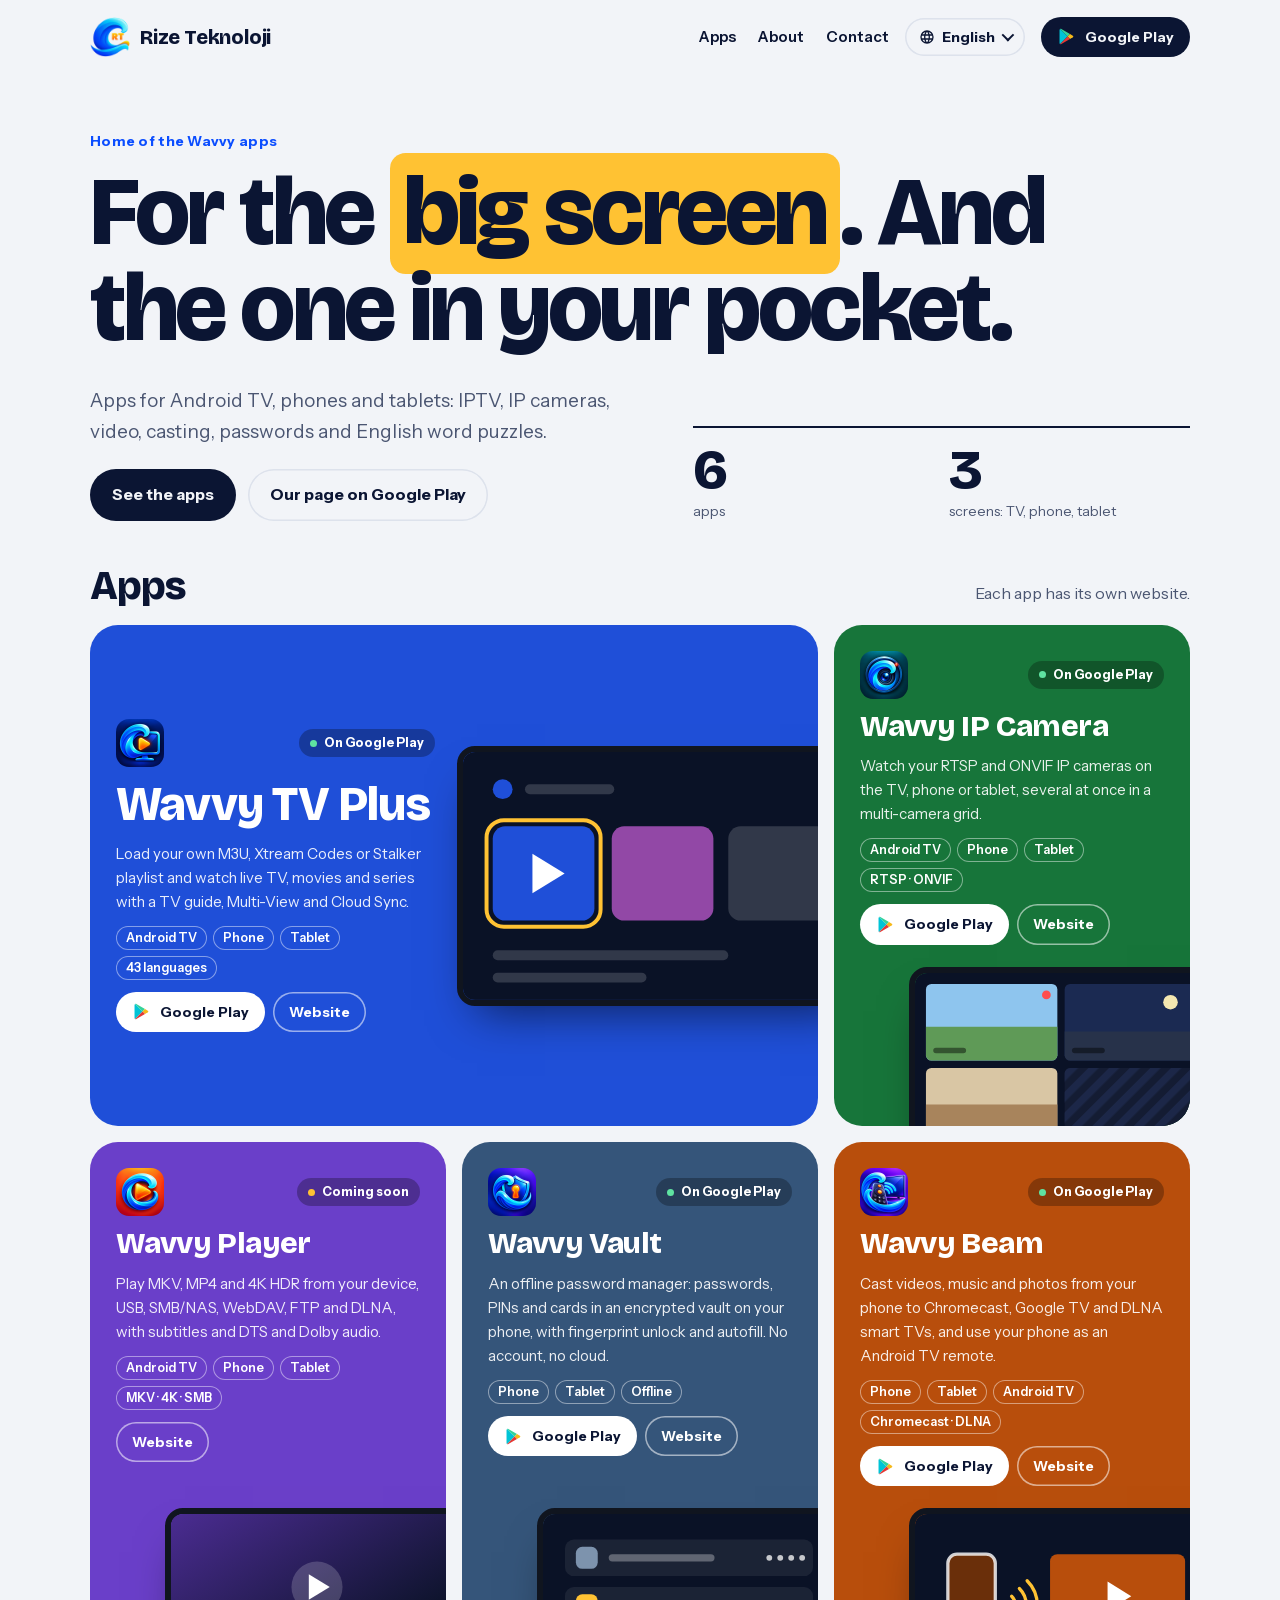
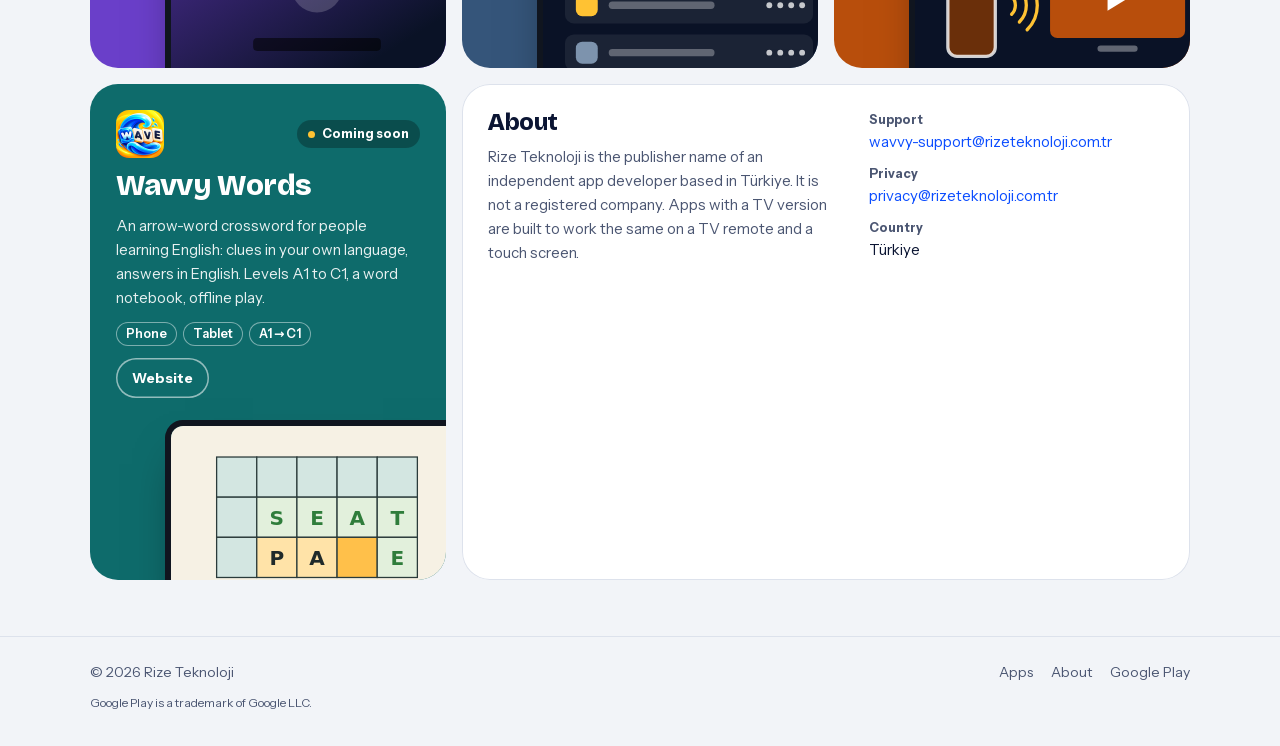
==== commit f867d9af: "Ana sayfa: uygulama ikonu adreslerine içerik özetli sürüm eki (?v=…) — tarayıcı önbelleği eski ikonu" ====
--- a/index.html
+++ b/index.html
@@ -222,7 +222,7 @@
    <div class="bento">
     <article class="tile wide" style="--c:var(--tv)">
      <div class="txt">
-      <div class="top"><img src="/img/wavvy-tv-plus.png" alt="" width="48" height="48" loading="lazy"><span class="st live">On Google Play</span></div>
+      <div class="top"><img src="/img/wavvy-tv-plus.png?v=47f30e9c" alt="" width="48" height="48" loading="lazy"><span class="st live">On Google Play</span></div>
       <h3>Wavvy TV Plus</h3>
       <p>Load your own M3U, Xtream Codes or Stalker playlist and watch live TV, movies and series with a TV guide, Multi-View and Cloud Sync.</p>
       <ul class="tags"><li>Android TV</li><li>Phone</li><li>Tablet</li><li>43 languages</li></ul>
@@ -232,7 +232,7 @@
     </article>
     <article class="tile" style="--c:var(--cam)">
      <div class="txt">
-      <div class="top"><img src="/img/wavvy-cam.png" alt="" width="48" height="48" loading="lazy"><span class="st live">On Google Play</span></div>
+      <div class="top"><img src="/img/wavvy-cam.png?v=cc6f16b5" alt="" width="48" height="48" loading="lazy"><span class="st live">On Google Play</span></div>
       <h3>Wavvy IP Camera</h3>
       <p>Watch your RTSP and ONVIF IP cameras on the TV, phone or tablet, several at once in a multi-camera grid.</p>
       <ul class="tags"><li>Android TV</li><li>Phone</li><li>Tablet</li><li>RTSP · ONVIF</li></ul>
@@ -242,7 +242,7 @@
     </article>
     <article class="tile" style="--c:var(--player)">
      <div class="txt">
-      <div class="top"><img src="/img/wavvy-player.png" alt="" width="48" height="48" loading="lazy"><span class="st">Coming soon</span></div>
+      <div class="top"><img src="/img/wavvy-player.png?v=ecd8351e" alt="" width="48" height="48" loading="lazy"><span class="st">Coming soon</span></div>
       <h3>Wavvy Player</h3>
       <p>Play MKV, MP4 and 4K HDR from your device, USB, SMB/NAS, WebDAV, FTP and DLNA, with subtitles and DTS and Dolby audio.</p>
       <ul class="tags"><li>Android TV</li><li>Phone</li><li>Tablet</li><li>MKV · 4K · SMB</li></ul>
@@ -252,7 +252,7 @@
     </article>
     <article class="tile" style="--c:var(--vault)">
      <div class="txt">
-      <div class="top"><img src="/img/wavvy-vault.png" alt="" width="48" height="48" loading="lazy"><span class="st live">On Google Play</span></div>
+      <div class="top"><img src="/img/wavvy-vault.png?v=b48cde3c" alt="" width="48" height="48" loading="lazy"><span class="st live">On Google Play</span></div>
       <h3>Wavvy Vault</h3>
       <p>An offline password manager: passwords, PINs and cards in an encrypted vault on your phone, with fingerprint unlock and autofill. No account, no cloud.</p>
       <ul class="tags"><li>Phone</li><li>Tablet</li><li>Offline</li></ul>
@@ -262,7 +262,7 @@
     </article>
     <article class="tile" style="--c:var(--beam)">
      <div class="txt">
-      <div class="top"><img src="/img/wavvy-beam.png" alt="" width="48" height="48" loading="lazy"><span class="st live">On Google Play</span></div>
+      <div class="top"><img src="/img/wavvy-beam.png?v=8de315ca" alt="" width="48" height="48" loading="lazy"><span class="st live">On Google Play</span></div>
       <h3>Wavvy Beam</h3>
       <p>Cast videos, music and photos from your phone to Chromecast, Google TV and DLNA smart TVs, and use your phone as an Android TV remote.</p>
       <ul class="tags"><li>Phone</li><li>Tablet</li><li>Android TV</li><li>Chromecast · DLNA</li></ul>
@@ -272,7 +272,7 @@
     </article>
     <article class="tile" style="--c:var(--words)">
      <div class="txt">
-      <div class="top"><img src="/img/wavvy-words.png" alt="" width="48" height="48" loading="lazy"><span class="st">Coming soon</span></div>
+      <div class="top"><img src="/img/wavvy-words.png?v=c1e95c54" alt="" width="48" height="48" loading="lazy"><span class="st">Coming soon</span></div>
       <h3>Wavvy Words</h3>
       <p>An arrow-word crossword for people learning English: clues in your own language, answers in English. Levels A1 to C1, a word notebook, offline play.</p>
       <ul class="tags"><li>Phone</li><li>Tablet</li><li>A1 → C1</li></ul>
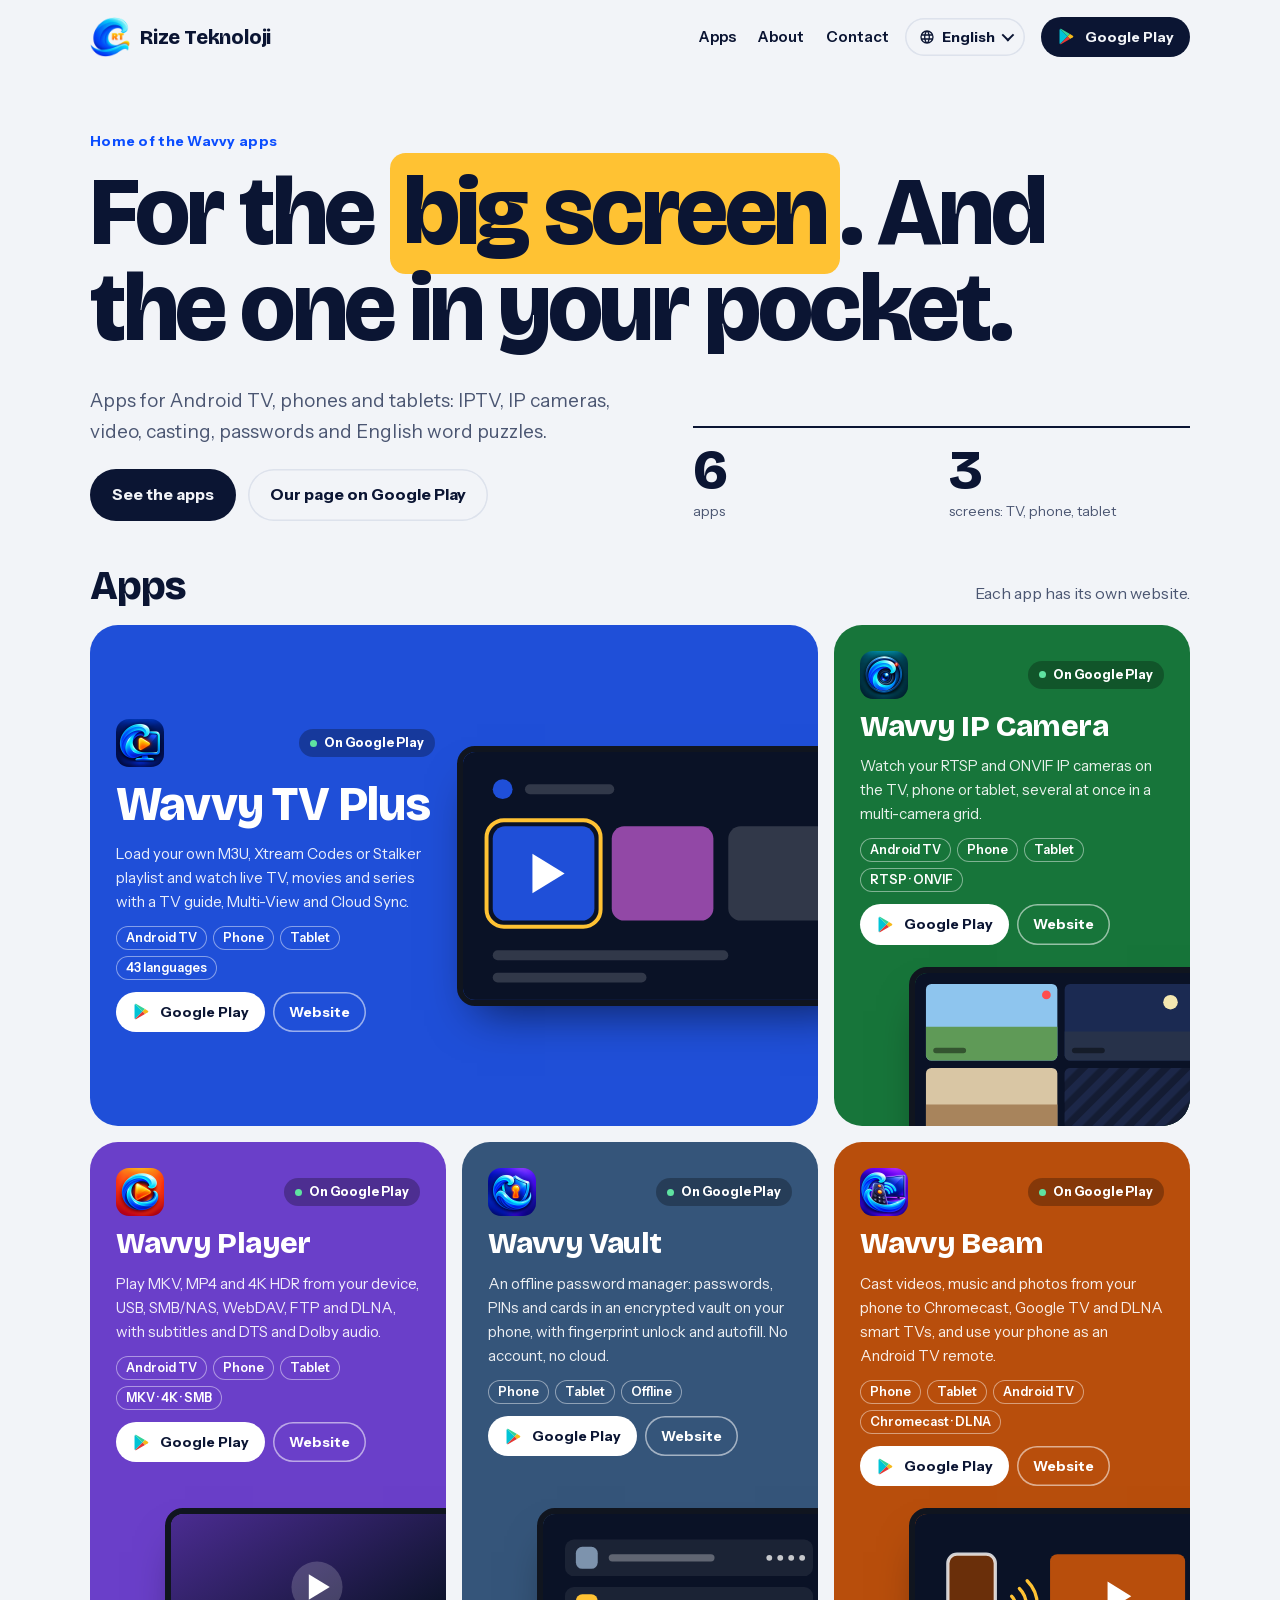
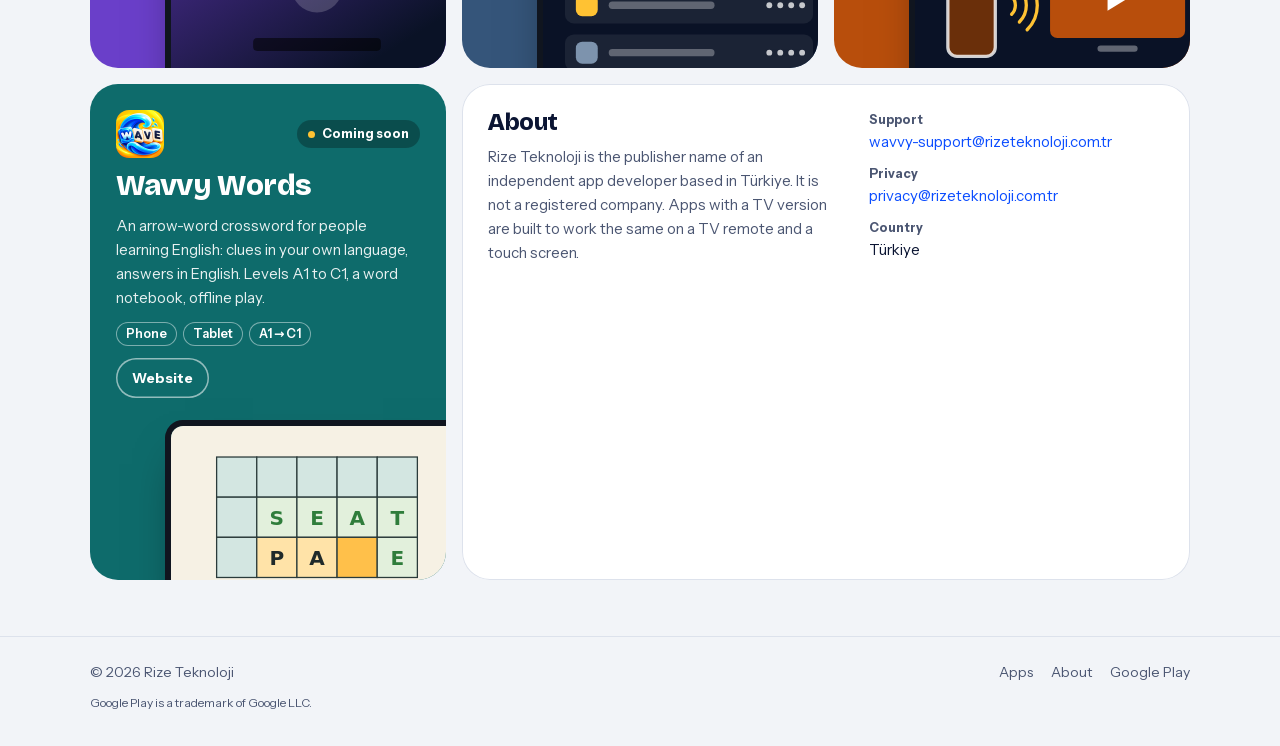
==== commit a48aaf7a: "Wavvy Player Google Play'de: ana sayfa (8 dil) ve /apps/ bio sayfasında Player kartı Play bağlantısı" ====
--- a/index.html
+++ b/index.html
@@ -242,11 +242,11 @@
     </article>
     <article class="tile" style="--c:var(--player)">
      <div class="txt">
-      <div class="top"><img src="/img/wavvy-player.png?v=ecd8351e" alt="" width="48" height="48" loading="lazy"><span class="st">Coming soon</span></div>
+      <div class="top"><img src="/img/wavvy-player.png?v=ecd8351e" alt="" width="48" height="48" loading="lazy"><span class="st live">On Google Play</span></div>
       <h3>Wavvy Player</h3>
       <p>Play MKV, MP4 and 4K HDR from your device, USB, SMB/NAS, WebDAV, FTP and DLNA, with subtitles and DTS and Dolby audio.</p>
       <ul class="tags"><li>Android TV</li><li>Phone</li><li>Tablet</li><li>MKV · 4K · SMB</li></ul>
-      <div class="acts"><a class="btn ghost" href="https://player.rizeteknoloji.com.tr/">Website</a></div>
+      <div class="acts"><a class="btn solid" href="https://play.google.com/store/apps/details?id=com.wavvy.player&amp;hl=en"><svg aria-hidden="true"><use href="#gp"/></svg>Google Play</a><a class="btn ghost" href="https://player.rizeteknoloji.com.tr/">Website</a></div>
      </div>
      <div class="art"><svg viewBox="0 0 160 100" aria-hidden="true"><defs><linearGradient id="pl" x1="0" y1="0" x2="1" y2="1"><stop offset="0" stop-color="#4b2c92"/><stop offset=".75" stop-color="#0a1226"/></linearGradient></defs><rect width="160" height="100" fill="url(#pl)"/><circle cx="80" cy="40" r="14" fill="#fff" opacity=".18"/><path d="M75.5 33v14l11.5-7z" fill="#fff"/><rect x="45" y="68" width="70" height="7" rx="2.2" fill="#000" opacity=".55"/><rect x="13" y="86" width="134" height="3" rx="1.5" fill="#fff" opacity=".22"/><rect x="13" y="86" width="56" height="3" rx="1.5" fill="#ffc233"/></svg></div>
     </article>
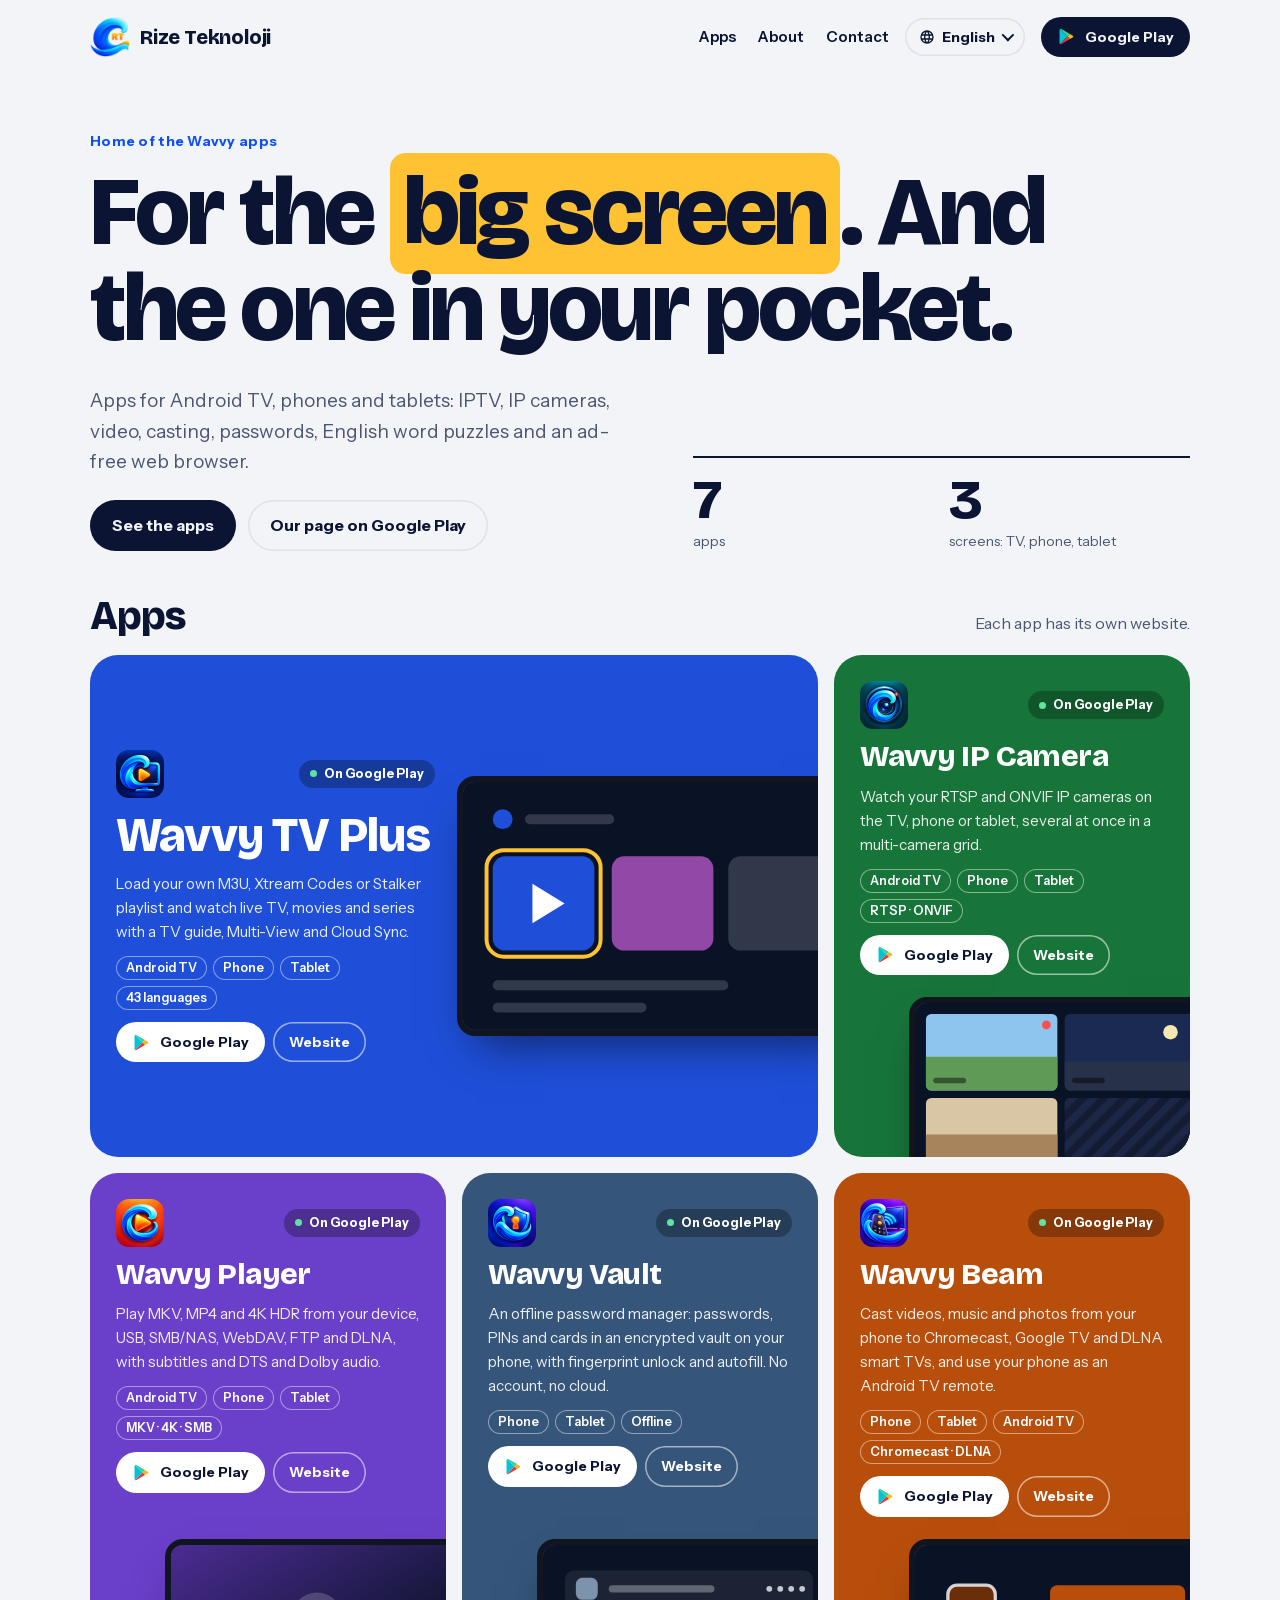
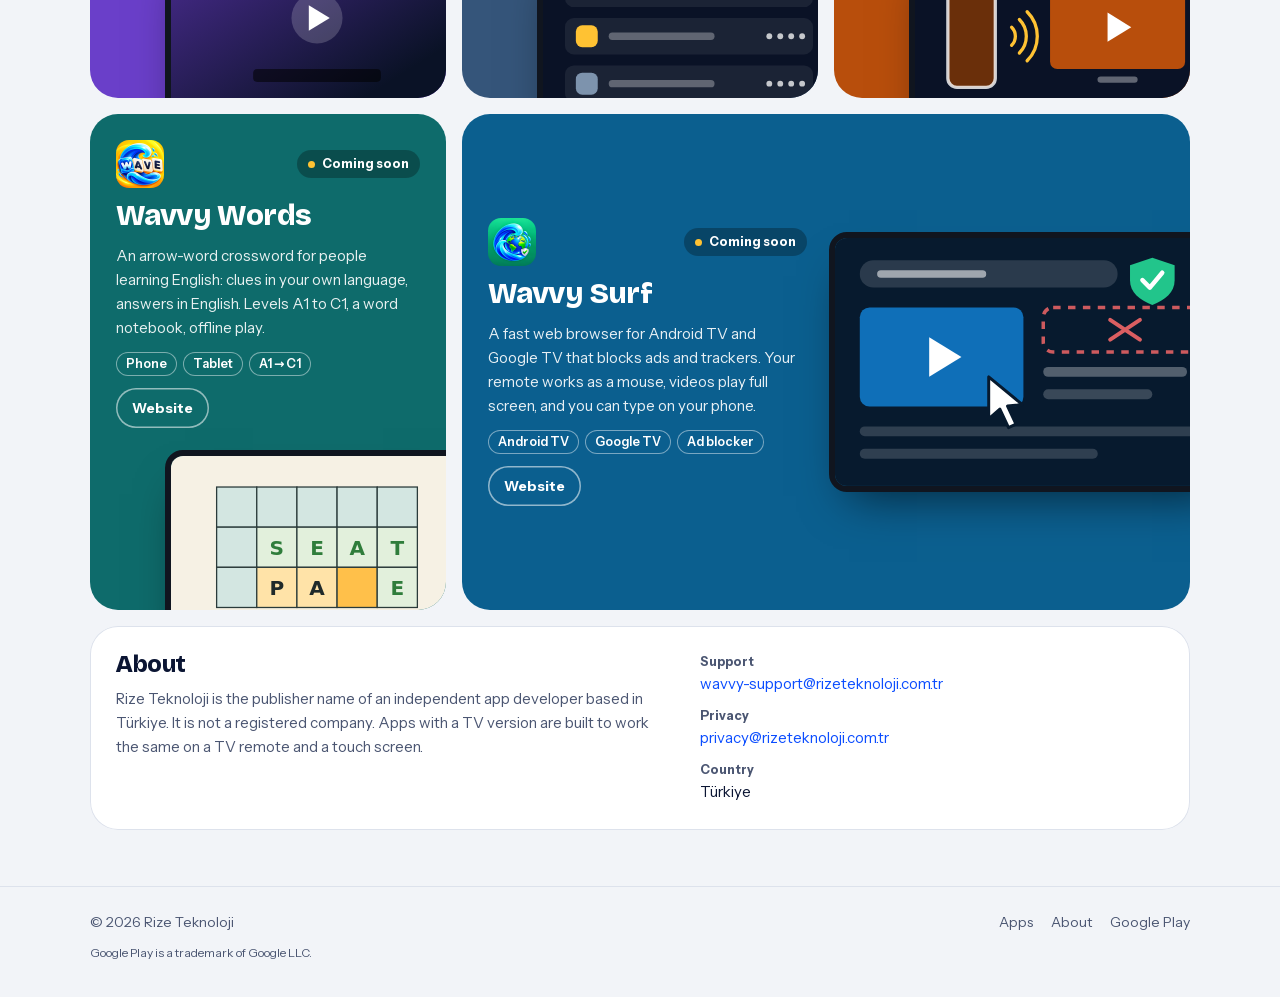
==== commit e55c74e7: "Wavvy Surf eklendi (7. uygulama): ana sayfa 8 dil, /apps/ bio sayfası; masaüstünde Words ile aynı sı" ====
--- a/index.html
+++ b/index.html
@@ -4,7 +4,7 @@
 <meta charset="utf-8">
 <meta name="viewport" content="width=device-width, initial-scale=1">
 <title>Rize Teknoloji: Wavvy apps for Android TV, phone and tablet</title>
-<meta name="description" content="Rize Teknoloji publishes the Wavvy apps for Android TV, phone and tablet: Wavvy TV Plus, Wavvy IP Camera, Wavvy Player, Wavvy Vault, Wavvy Beam and Wavvy Words.">
+<meta name="description" content="Rize Teknoloji publishes the Wavvy apps for Android TV, phone and tablet: Wavvy TV Plus, Wavvy IP Camera, Wavvy Player, Wavvy Vault, Wavvy Beam, Wavvy Words and Wavvy Surf.">
 <link rel="canonical" href="https://rizeteknoloji.com.tr/">
 <link rel="alternate" hreflang="en" href="https://rizeteknoloji.com.tr/">
 <link rel="alternate" hreflang="tr" href="https://rizeteknoloji.com.tr/tr/">
@@ -31,7 +31,7 @@
 /* Vitrin: büyük başlık, her uygulama kendi renginde bir kutu. Renkli kutuların üstüne hep beyaz yazı gelir. */
 :root{
   --bg:#f2f4f8; --card:#fff; --line:#dde2ec; --ink:#0b1533; --muted:#4b5672; --accent:#0b4dff;
-  --tv:#1f4fd8; --cam:#17753a; --player:#6a3fc9; --vault:#35557a; --beam:#b84e0c; --words:#0e6b6b;
+  --tv:#1f4fd8; --cam:#17753a; --player:#6a3fc9; --vault:#35557a; --beam:#b84e0c; --words:#0e6b6b; --surf:#0b5f8f;
   --gold:#ffc233; --navy:#0b1533; --bezel:#10151f;
   --display:"Bricolage Grotesque","Arial Narrow",system-ui,-apple-system,"Segoe UI",Roboto,Arial,sans-serif;
   --body:"Instrument Sans",system-ui,-apple-system,"Segoe UI",Roboto,Arial,sans-serif;
@@ -117,7 +117,10 @@
 .tile.wide{grid-column:span 4;display:grid;grid-template-columns:1fr 1.05fr;align-items:center}
 .tile.wide .art{margin:0 -22% 0 0}
 .tile.wide h3{font-size:clamp(30px,4.4vw,48px)}
-.tile.about{grid-column:span 4;background:var(--card);color:var(--ink);box-shadow:inset 0 0 0 1px var(--line);display:grid;grid-template-columns:1.2fr 1fr;gap:28px;align-items:start}
+/* Surf geniş masaüstünde 4 sütun (Words ile aynı sırada); 900px altında sıradan kutu. */
+.tile.wide2{grid-column:span 4;display:grid;grid-template-columns:1fr 1.05fr;align-items:center}
+.tile.wide2 .art{margin:0 -22% 0 0}
+.tile.about{grid-column:span 6;background:var(--card);color:var(--ink);box-shadow:inset 0 0 0 1px var(--line);display:grid;grid-template-columns:1.2fr 1fr;gap:28px;align-items:start}
 .tile.about>*{min-width:0}
 .tile.about h3{font-size:24px;margin-bottom:10px}
 .tile.about p{color:var(--muted)}
@@ -145,6 +148,8 @@
   .bento{grid-template-columns:1fr 1fr}
   .tile{grid-column:span 1}
   .tile.wide,.tile.about{grid-column:span 2}
+  .tile.wide2{grid-column:span 1;display:flex}
+  .tile.wide2 .art{margin:auto -16% -20% 16%}
 }
 @media (max-width:600px){
   .w{padding:0 16px}
@@ -208,10 +213,10 @@
    <h1>For the <mark>big screen</mark>. And the one in your pocket.</h1>
    <div class="herorow">
     <div>
-     <p class="lead">Apps for Android TV, phones and tablets: IPTV, IP cameras, video, casting, passwords and English word puzzles.</p>
+     <p class="lead">Apps for Android TV, phones and tablets: IPTV, IP cameras, video, casting, passwords, English word puzzles and an ad-free web browser.</p>
      <div class="btns"><a class="btn solid" href="#apps">See the apps</a><a class="btn ghost" href="https://play.google.com/store/apps/developer?id=Rize+Teknoloji&amp;hl=en">Our page on Google Play</a></div>
     </div>
-    <ul class="facts"><li><b>6</b>apps</li><li><b>3</b>screens: TV, phone, tablet</li></ul>
+    <ul class="facts"><li><b>7</b>apps</li><li><b>3</b>screens: TV, phone, tablet</li></ul>
    </div>
   </div>
  </section>
@@ -279,6 +284,16 @@
       <div class="acts"><a class="btn ghost" href="https://words.rizeteknoloji.com.tr/">Website</a></div>
      </div>
      <div class="art"><svg viewBox="0 0 160 100" aria-hidden="true"><rect width="160" height="100" fill="#f6f1e4"/><g stroke="#2a3b3a" stroke-width=".7" font-family="system-ui,-apple-system,Segoe UI,Roboto,Arial,sans-serif" font-weight="700" font-size="11" text-anchor="middle"><rect x="25" y="17" width="22" height="22" fill="#d3e6e1"/><rect x="47" y="17" width="22" height="22" fill="#d3e6e1"/><rect x="69" y="17" width="22" height="22" fill="#d3e6e1"/><rect x="91" y="17" width="22" height="22" fill="#d3e6e1"/><rect x="113" y="17" width="22" height="22" fill="#d3e6e1"/><rect x="25" y="39" width="22" height="22" fill="#d3e6e1"/><rect x="47" y="39" width="22" height="22" fill="#e2f0dc"/><text x="58" y="54" stroke="none" fill="#2f7d3b">S</text><rect x="69" y="39" width="22" height="22" fill="#e2f0dc"/><text x="80" y="54" stroke="none" fill="#2f7d3b">E</text><rect x="91" y="39" width="22" height="22" fill="#e2f0dc"/><text x="102" y="54" stroke="none" fill="#2f7d3b">A</text><rect x="113" y="39" width="22" height="22" fill="#e2f0dc"/><text x="124" y="54" stroke="none" fill="#2f7d3b">T</text><rect x="25" y="61" width="22" height="22" fill="#d3e6e1"/><rect x="47" y="61" width="22" height="22" fill="#ffe3a8"/><text x="58" y="76" stroke="none" fill="#1f2a2a">P</text><rect x="69" y="61" width="22" height="22" fill="#ffe3a8"/><text x="80" y="76" stroke="none" fill="#1f2a2a">A</text><rect x="91" y="61" width="22" height="22" fill="#ffc04a"/><rect x="113" y="61" width="22" height="22" fill="#e2f0dc"/><text x="124" y="76" stroke="none" fill="#2f7d3b">E</text></g></svg></div>
+    </article>
+    <article class="tile wide2" style="--c:var(--surf)">
+     <div class="txt">
+      <div class="top"><img src="/img/wavvy-surf.png?v=6e816096" alt="" width="48" height="48" loading="lazy"><span class="st">Coming soon</span></div>
+      <h3>Wavvy Surf</h3>
+      <p>A fast web browser for Android TV and Google TV that blocks ads and trackers. Your remote works as a mouse, videos play full screen, and you can type on your phone.</p>
+      <ul class="tags"><li>Android TV</li><li>Google TV</li><li>Ad blocker</li></ul>
+      <div class="acts"><a class="btn ghost" href="https://surf.rizeteknoloji.com.tr/">Website</a></div>
+     </div>
+     <div class="art"><svg viewBox="0 0 160 100" aria-hidden="true"><rect width="160" height="100" fill="#071a2e"/><rect x="10" y="9" width="104" height="11" rx="5.5" fill="#fff" opacity=".14"/><rect x="17" y="13" width="44" height="3" rx="1.5" fill="#fff" opacity=".55"/><path d="M128 8l9 3v6c0 5-4 8-9 10-5-2-9-5-9-10v-6z" fill="#22c58b"/><path d="M124 17l3 3 5-6" fill="none" stroke="#fff" stroke-width="1.8" stroke-linecap="round" stroke-linejoin="round"/><rect x="10" y="28" width="66" height="40" rx="4" fill="#0f6fb8"/><path d="M38 40v16l13-8z" fill="#fff"/><rect x="84" y="28" width="66" height="18" rx="4" fill="none" stroke="#ff6b6b" stroke-width="1.4" stroke-dasharray="3 3" opacity=".8"/><path d="M111 33l12 8M123 33l-12 8" stroke="#ff6b6b" stroke-width="1.6" stroke-linecap="round" opacity=".85"/><rect x="84" y="52" width="58" height="4" rx="2" fill="#fff" opacity=".3"/><rect x="84" y="61" width="44" height="4" rx="2" fill="#fff" opacity=".2"/><rect x="10" y="76" width="140" height="4" rx="2" fill="#fff" opacity=".16"/><rect x="10" y="85" width="96" height="4" rx="2" fill="#fff" opacity=".16"/><path d="M62 56l0 17 4.5-4 3.5 7.5 3-1.4-3.4-7.3 6-.6z" fill="#fff" stroke="#071a2e" stroke-width="1.2" stroke-linejoin="round"/></svg></div>
     </article>
     <div class="tile about" id="about">
      <div><h3>About</h3><p>Rize Teknoloji is the publisher name of an independent app developer based in Türkiye. It is not a registered company. Apps with a TV version are built to work the same on a TV remote and a touch screen.</p></div>
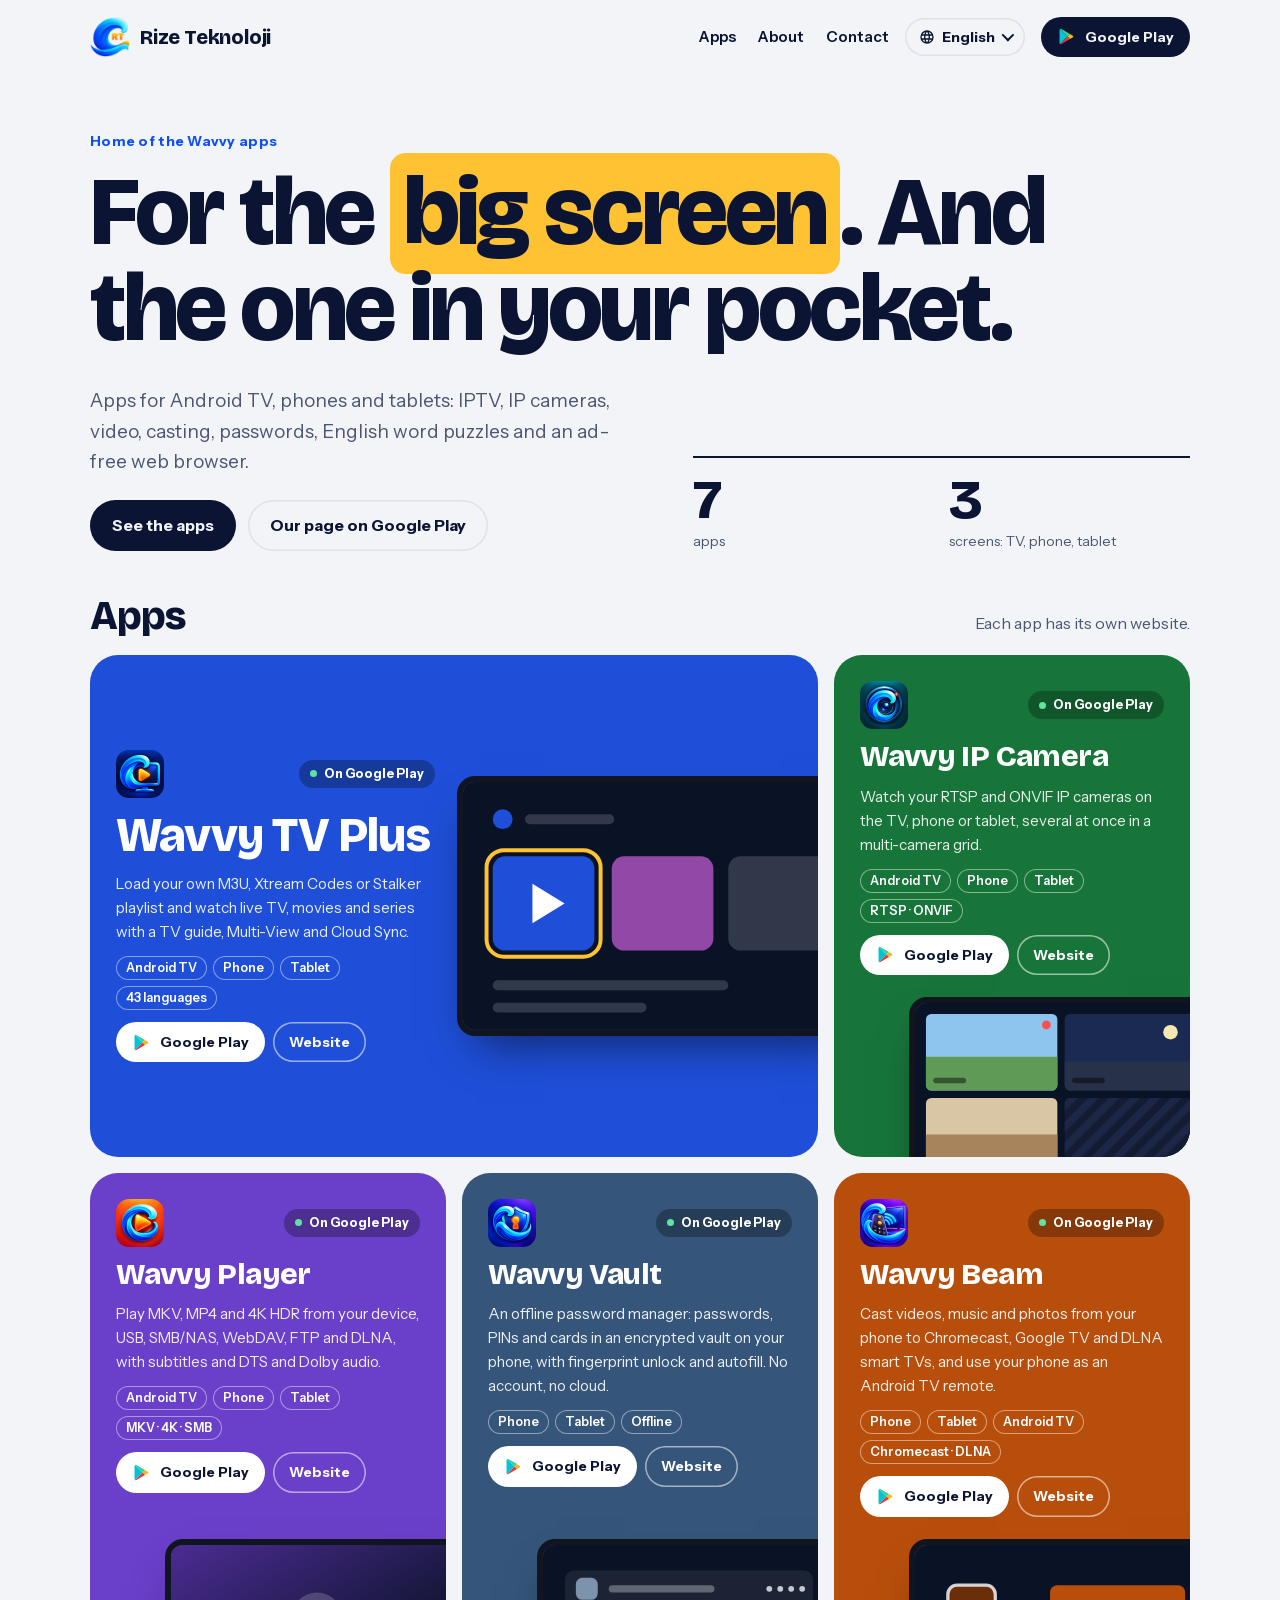
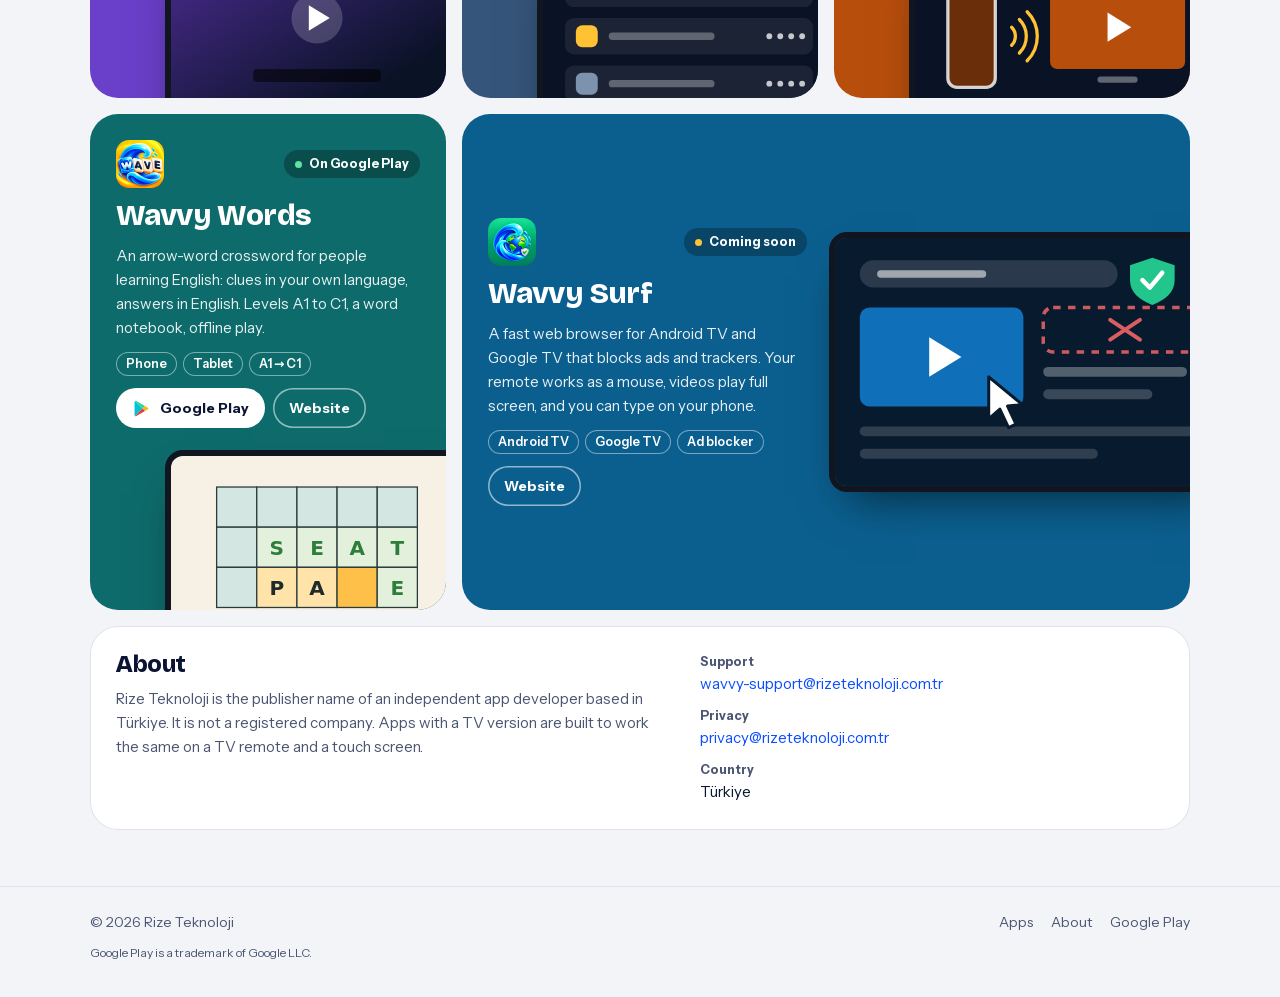
==== commit 29c7bf31: "Wavvy Words Google Play'de: ana sayfa (8 dil) ve /apps/ bio sayfasında Words kartı Play bağlantısına" ====
--- a/index.html
+++ b/index.html
@@ -277,11 +277,11 @@
     </article>
     <article class="tile" style="--c:var(--words)">
      <div class="txt">
-      <div class="top"><img src="/img/wavvy-words.png?v=c1e95c54" alt="" width="48" height="48" loading="lazy"><span class="st">Coming soon</span></div>
+      <div class="top"><img src="/img/wavvy-words.png?v=c1e95c54" alt="" width="48" height="48" loading="lazy"><span class="st live">On Google Play</span></div>
       <h3>Wavvy Words</h3>
       <p>An arrow-word crossword for people learning English: clues in your own language, answers in English. Levels A1 to C1, a word notebook, offline play.</p>
       <ul class="tags"><li>Phone</li><li>Tablet</li><li>A1 → C1</li></ul>
-      <div class="acts"><a class="btn ghost" href="https://words.rizeteknoloji.com.tr/">Website</a></div>
+      <div class="acts"><a class="btn solid" href="https://play.google.com/store/apps/details?id=com.wavvy.words&amp;hl=en"><svg aria-hidden="true"><use href="#gp"/></svg>Google Play</a><a class="btn ghost" href="https://words.rizeteknoloji.com.tr/">Website</a></div>
      </div>
      <div class="art"><svg viewBox="0 0 160 100" aria-hidden="true"><rect width="160" height="100" fill="#f6f1e4"/><g stroke="#2a3b3a" stroke-width=".7" font-family="system-ui,-apple-system,Segoe UI,Roboto,Arial,sans-serif" font-weight="700" font-size="11" text-anchor="middle"><rect x="25" y="17" width="22" height="22" fill="#d3e6e1"/><rect x="47" y="17" width="22" height="22" fill="#d3e6e1"/><rect x="69" y="17" width="22" height="22" fill="#d3e6e1"/><rect x="91" y="17" width="22" height="22" fill="#d3e6e1"/><rect x="113" y="17" width="22" height="22" fill="#d3e6e1"/><rect x="25" y="39" width="22" height="22" fill="#d3e6e1"/><rect x="47" y="39" width="22" height="22" fill="#e2f0dc"/><text x="58" y="54" stroke="none" fill="#2f7d3b">S</text><rect x="69" y="39" width="22" height="22" fill="#e2f0dc"/><text x="80" y="54" stroke="none" fill="#2f7d3b">E</text><rect x="91" y="39" width="22" height="22" fill="#e2f0dc"/><text x="102" y="54" stroke="none" fill="#2f7d3b">A</text><rect x="113" y="39" width="22" height="22" fill="#e2f0dc"/><text x="124" y="54" stroke="none" fill="#2f7d3b">T</text><rect x="25" y="61" width="22" height="22" fill="#d3e6e1"/><rect x="47" y="61" width="22" height="22" fill="#ffe3a8"/><text x="58" y="76" stroke="none" fill="#1f2a2a">P</text><rect x="69" y="61" width="22" height="22" fill="#ffe3a8"/><text x="80" y="76" stroke="none" fill="#1f2a2a">A</text><rect x="91" y="61" width="22" height="22" fill="#ffc04a"/><rect x="113" y="61" width="22" height="22" fill="#e2f0dc"/><text x="124" y="76" stroke="none" fill="#2f7d3b">E</text></g></svg></div>
     </article>
